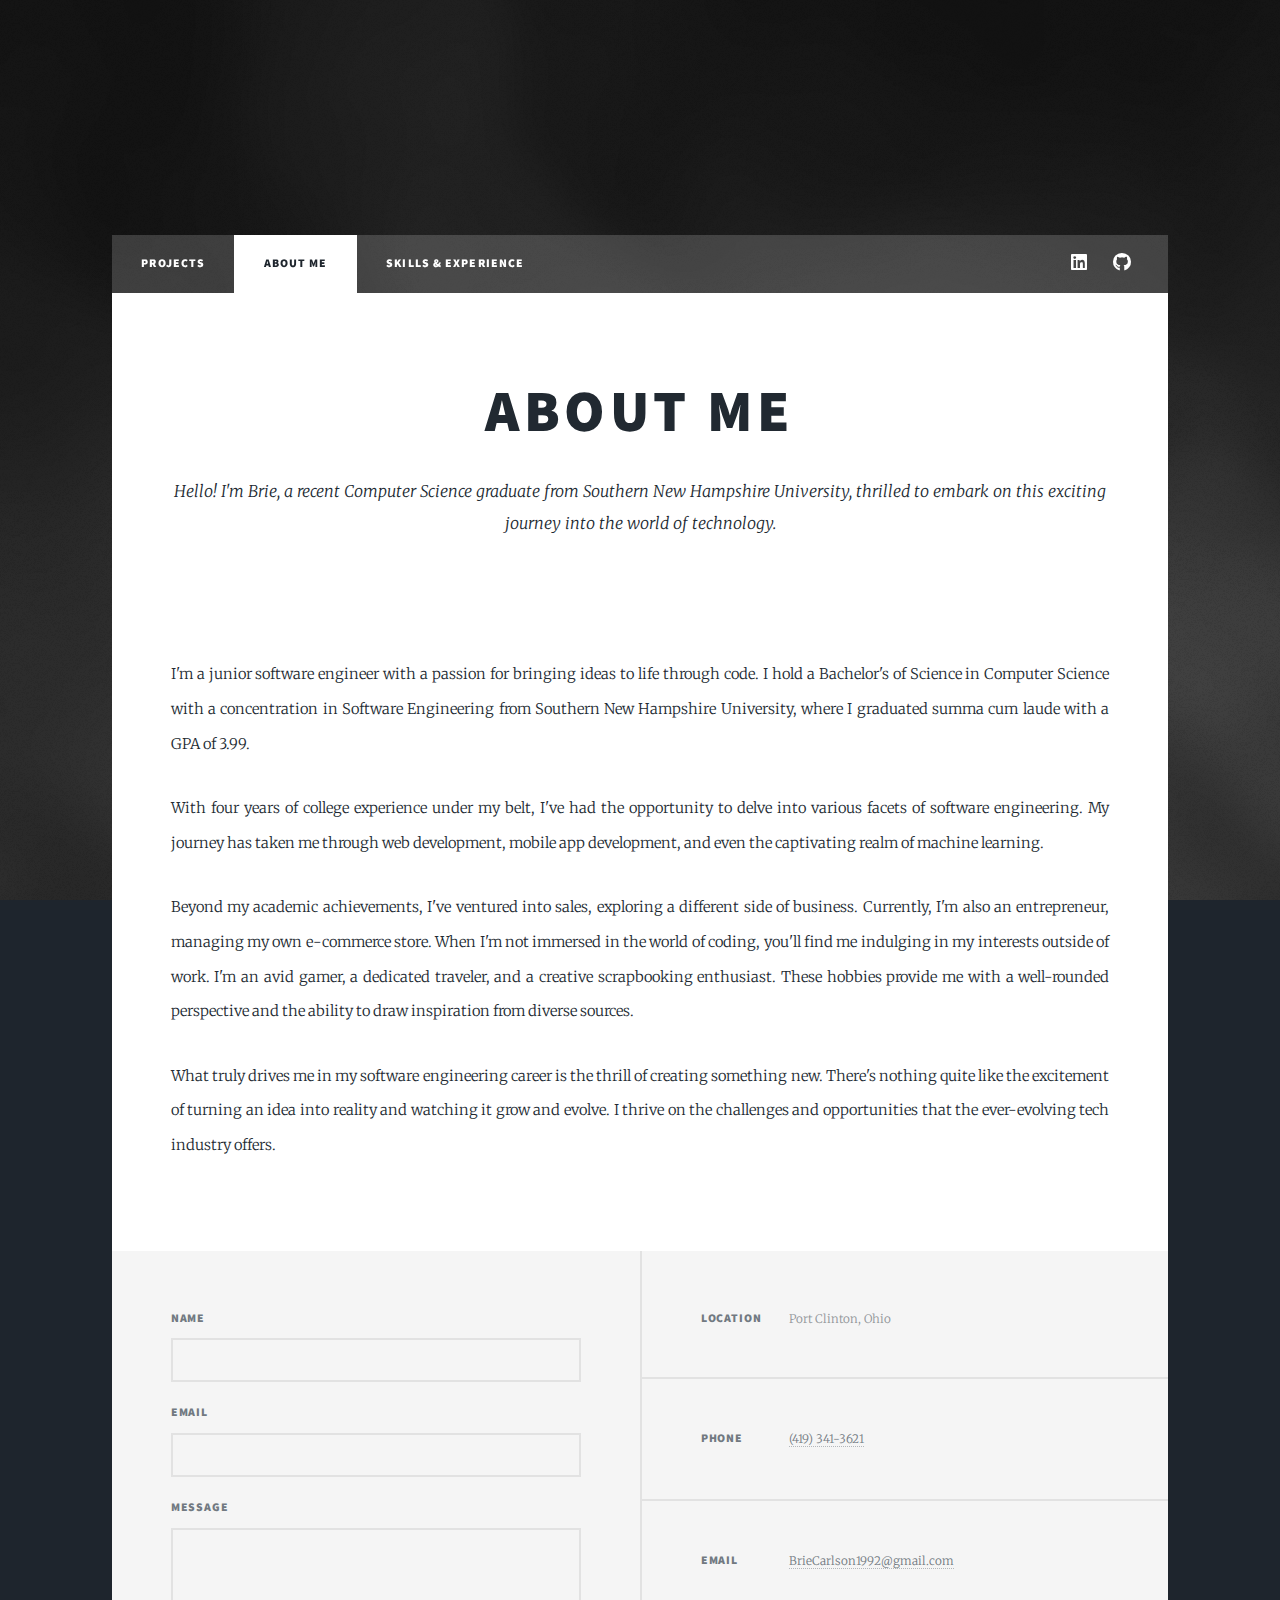
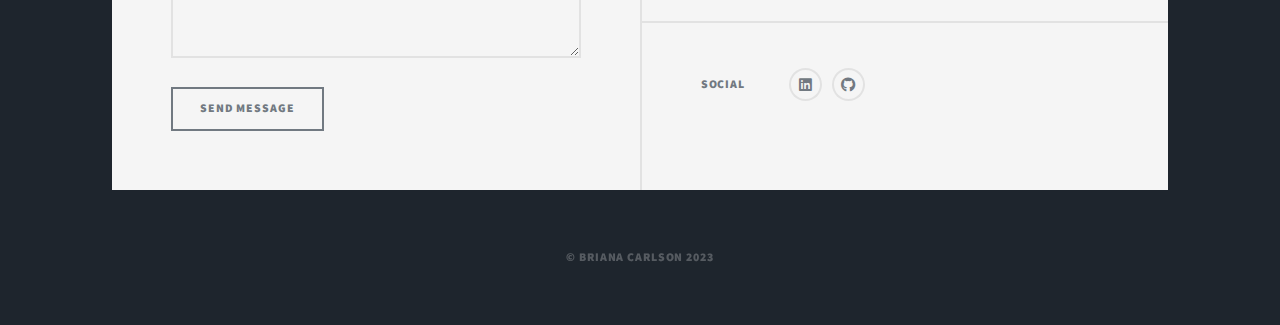
==== aboutme.html @ a31d8521 "Add files via upload" ====
<!DOCTYPE HTML>
<!--
	Massively by HTML5 UP
	html5up.net | @ajlkn
	Free for personal and commercial use under the CCA 3.0 license (html5up.net/license)
-->
<html>
	<head>
		<title>Brie Carlson | About Me</title>
		<meta charset="utf-8" />
		<meta name="viewport" content="width=device-width, initial-scale=1, user-scalable=no" />
		<link rel="stylesheet" href="assets/css/main.css" />
		<noscript><link rel="stylesheet" href="assets/css/noscript.css" /></noscript>
	</head>
	<body class="is-preload">

		<!-- Wrapper -->
			<div id="wrapper">

				<!-- Header -->
					<header id="header">
						<a href="index.html" class=""></a>
					</header>

				<!-- Nav -->
					<nav id="nav">
						<ul class="links">
							<li><a href="index.html">Projects</a></li>
							<li class="active"><a href="aboutme.html">About Me</a></li>
							<li><a href="skills.html">Skills & Experience</a></li>
						</ul>
						<ul class="icons">
							<li><a href="https://www.linkedin.com/in/briana-carlson-647ba1231/" class="icon brands alt fa-linkedin"><span class="label">LinkedIn</span></a></li>
							<li><a href="https://github.com/BrieCarlson" class="icon brands alt fa-github"><span class="label">GitHub</span></a></li>
						</ul>
					</nav>

				<!-- Main -->
					<div id="main">

						<!-- Post -->
							<section class="post">
								<header class="major">
									<h1>About Me</h1>
									<p>Hello! I'm Brie, a recent Computer Science graduate from Southern New Hampshire University, thrilled to embark on this exciting journey into the world of technology.<br />
									</p>
								</header>
								<div class="image main"><img src="images/pic01.jpg" alt="" /></div>
								<p>I'm a junior software engineer with a passion for bringing ideas to life through code. I hold a Bachelor's of Science in Computer Science with a concentration in Software Engineering from Southern New Hampshire University, where I graduated summa cum laude with a GPA of 3.99.</p>
								<p>With four years of college experience under my belt, I've had the opportunity to delve into various facets of software engineering. My journey has taken me through web development, mobile app development, and even the captivating realm of machine learning.</p>
								<p>Beyond my academic achievements, I've ventured into sales, exploring a different side of business. Currently, I'm also an entrepreneur, managing my own e-commerce store. When I'm not immersed in the world of coding, you'll find me indulging in my interests outside of work. I'm an avid gamer, a dedicated traveler, and a creative scrapbooking enthusiast. These hobbies provide me with a well-rounded perspective and the ability to draw inspiration from diverse sources.</p>
								<p>What truly drives me in my software engineering career is the thrill of creating something new. There's nothing quite like the excitement of turning an idea into reality and watching it grow and evolve. I thrive on the challenges and opportunities that the ever-evolving tech industry offers.</p>
							</section>

					</div>

				<!-- Footer -->
					<footer id="footer">
						<section>
							<form method="post" action="#">
								<div class="fields">
									<div class="field">
										<label for="name">Name</label>
										<input type="text" name="name" id="name" />
									</div>
									<div class="field">
										<label for="email">Email</label>
										<input type="text" name="email" id="email" />
									</div>
									<div class="field">
										<label for="message">Message</label>
										<textarea name="message" id="message" rows="3"></textarea>
									</div>
								</div>
								<ul class="actions">
									<li><input type="submit" value="Send Message" /></li>
								</ul>
							</form>
						</section>
						<section class="split contact">
							<section class="alt">
								<h3>Location</h3>
								<p>Port Clinton, Ohio</p>
							</section>
							<section>
								<h3>Phone</h3>
								<p><a href="#">(419) 341-3621</a></p>
							</section>
							<section>
								<h3>Email</h3>
								<p><a href="#">BrieCarlson1992@gmail.com</a></p>
							</section>
							<section>
								<h3>Social</h3>
								<ul class="icons alt">
									<li><a href="https://www.linkedin.com/in/briana-carlson-647ba1231/" class="icon brands alt fa-linkedin"><span class="label">LinkedIn</span></a></li>
									<li><a href="https://github.com/BrieCarlson" class="icon brands alt fa-github"><span class="label">GitHub</span></a></li>
								</ul>
							</section>
						</section>
					</footer>

				<!-- Copyright -->
					<div id="copyright">
						<ul><li>&copy; Briana Carlson 2023</li></ul>
					</div>

			</div>

		<!-- Scripts -->
			<script src="assets/js/jquery.min.js"></script>
			<script src="assets/js/jquery.scrollex.min.js"></script>
			<script src="assets/js/jquery.scrolly.min.js"></script>
			<script src="assets/js/browser.min.js"></script>
			<script src="assets/js/breakpoints.min.js"></script>
			<script src="assets/js/util.js"></script>
			<script src="assets/js/main.js"></script>

	</body>
</html>
---- assets/css/main.css ----
@import url(fontawesome-all.min.css);
@import url("https://fonts.googleapis.com/css?family=Merriweather:300,700,300italic,700italic|Source+Sans+Pro:900");


html, body, div, span, applet, object,
iframe, h1, h2, h3, h4, h5, h6, p, blockquote,
pre, a, abbr, acronym, address, big, cite,
code, del, dfn, em, img, ins, kbd, q, s, samp,
small, strike, strong, sub, sup, tt, var, b,
u, i, center, dl, dt, dd, ol, ul, li, fieldset,
form, label, legend, table, caption, tbody,
tfoot, thead, tr, th, td, article, aside,
canvas, details, embed, figure, figcaption,
footer, header, hgroup, menu, nav, output, ruby,
section, summary, time, mark, audio, video {
	margin: 0;
	padding: 0;
	border: 0;
	font-size: 100%;
	font: inherit;
	vertical-align: baseline;}

article, aside, details, figcaption, figure,
footer, header, hgroup, menu, nav, section {
	display: block;}

body {
	line-height: 1;
}

ol, ul {
	list-style: none;
}

blockquote, q {
	quotes: none;
}

	blockquote:before, blockquote:after, q:before, q:after {
		content: '';
		content: none;
	}

table {
	border-collapse: collapse;
	border-spacing: 0;
}

body {
	-webkit-text-size-adjust: none;
}

mark {
	background-color: transparent;
	color: inherit;
}

input::-moz-focus-inner {
	border: 0;
	padding: 0;
}

input, select, textarea {
	-moz-appearance: none;
	-webkit-appearance: none;
	-ms-appearance: none;
	appearance: none;
}

/* Basic */

	@-ms-viewport {
		width: device-width;
	}

	body {
		-ms-overflow-style: scrollbar;
	}

	@media screen and (max-width: 480px) {

		html, body {
			min-width: 320px;
		}

	}

	html {
		box-sizing: border-box;
	}

	*, *:before, *:after {
		box-sizing: inherit;
	}

	body {
		background-color: #1e252d;
	}

		body.is-preload *, body.is-preload *:before, body.is-preload *:after {
			-moz-animation: none !important;
			-webkit-animation: none !important;
			-ms-animation: none !important;
			animation: none !important;
			-moz-transition: none !important;
			-webkit-transition: none !important;
			-ms-transition: none !important;
			transition: none !important;
		}

/* Type */

	html {
		font-size: 16pt;
	}

		@media screen and (max-width: 1680px) {

			html {
				font-size: 12pt;
			}

		}

		@media screen and (max-width: 1280px) {

			html {
				font-size: 11pt;
			}

		}

		@media screen and (max-width: 360px) {

			html {
				font-size: 10pt;
			}

		}

	body {
		color: #212931;
	}

	body, input, select, textarea {
		font-family: "Merriweather", Georgia, serif;
		font-weight: 300;
		font-size: 1rem;
		line-height: 2.375;
	}

	a {
		-moz-transition: color 0.2s ease-in-out, background-color 0.2s ease-in-out, border-color 0.2s ease-in-out, box-shadow 0.2s ease-in-out;
		-webkit-transition: color 0.2s ease-in-out, background-color 0.2s ease-in-out, border-color 0.2s ease-in-out, box-shadow 0.2s ease-in-out;
		-ms-transition: color 0.2s ease-in-out, background-color 0.2s ease-in-out, border-color 0.2s ease-in-out, box-shadow 0.2s ease-in-out;
		transition: color 0.2s ease-in-out, background-color 0.2s ease-in-out, border-color 0.2s ease-in-out, box-shadow 0.2s ease-in-out;
		border-bottom: dotted 1px;
		text-decoration: none;
	}

		a:hover {
			border-bottom-color: transparent;
		}

	strong, b {
		font-weight: 600;
	}

	em, i {
		font-style: italic;
	}

	p {
		text-align: justify;
		margin: 0 0 2rem 0;
	}

	h1, h2, h3, h4, h5, h6 {
		font-family: "Source Sans Pro", Helvetica, sans-serif;
		font-weight: 900;
		line-height: 1.5;
		letter-spacing: 0.075em;
		text-transform: uppercase;
		margin: 0 0 1rem 0;
	}

		h1 a, h2 a, h3 a, h4 a, h5 a, h6 a {
			border-bottom: 0;
			color: inherit;
			text-decoration: none;
		}

	h1 {
		font-size: 4rem;
		line-height: 1.1;
		margin: 0 0 2rem 0;
	}

	h2 {
		font-size: 1.75rem;
		line-height: 1.3;
		margin: 0 0 1.5rem 0;
	}

	h3 {
		font-size: 1.25rem;
		margin: 0 0 1.5rem 0;
	}

	h4 {
		font-size: 1rem;
	}

	h5 {
		font-size: 0.9rem;
	}

	h6 {
		font-size: 0.8rem;
	}

	sub {
		font-size: 0.8rem;
		position: relative;
		top: 0.5rem;
	}

	sup {
		font-size: 0.8rem;
		position: relative;
		top: -0.5rem;
	}

	blockquote {
		border-left: solid 4px;
		font-style: italic;
		margin: 0 0 2rem 0;
		padding: 0.5rem 0 0.5rem 2rem;
	}

	code {
		border: solid 2px;
		font-family: "Courier New", monospace;
		font-size: 0.9rem;
		margin: 0 0.25rem;
		padding: 0.25rem 0.65rem;
	}

	pre {
		-webkit-overflow-scrolling: touch;
		font-family: "Courier New", monospace;
		font-size: 0.9rem;
		margin: 0 0 2rem 0;
	}

		pre code {
			display: block;
			line-height: 1.75;
			padding: 1rem 1.5rem;
			overflow-x: auto;
		}

	hr {
		border: 0;
		border-bottom: solid 2px;
		margin: 3rem 0;
	}

		hr.major {
			margin: 5rem 0;
		}

	.align-left {
		text-align: left;
	}

	.align-center {
		text-align: center;
	}

	.align-right {
		text-align: right;
	}

	input, select, textarea {
		color: #212931;
	}

	a {
		color: #212931;
		border-bottom-color: rgba(33, 41, 49, 0.5);
	}

		a:hover {
			border-bottom-color: transparent;
			color: #18bfef !important;
		}

	strong, b {
		color: #212931;
	}

	h1, h2, h3, h4, h5, h6 {
		color: #212931;
	}

	blockquote {
		border-left-color: #eeeeee;
	}

	code {
		background: rgba(220, 220, 220, 0.25);
		border-color: #eeeeee;
	}

	hr {
		border-bottom-color: #eeeeee;
	}

/* Row */

	.row {
		display: flex;
		flex-wrap: wrap;
		box-sizing: border-box;
		align-items: stretch;
	}

		.row > * {
			box-sizing: border-box;
		}

		.row.gtr-uniform > * > :last-child {
			margin-bottom: 0;
		}

		.row.aln-left {
			justify-content: flex-start;
		}

		.row.aln-center {
			justify-content: center;
		}

		.row.aln-right {
			justify-content: flex-end;
		}

		.row.aln-top {
			align-items: flex-start;
		}

		.row.aln-middle {
			align-items: center;
		}

		.row.aln-bottom {
			align-items: flex-end;
		}

		.row > .imp {
			order: -1;
		}

		.row > .col-1 {
			width: 8.33333%;
		}

		.row > .off-1 {
			margin-left: 8.33333%;
		}

		.row > .col-2 {
			width: 16.66667%;
		}

		.row > .off-2 {
			margin-left: 16.66667%;
		}

		.row > .col-3 {
			width: 25%;
		}

		.row > .off-3 {
			margin-left: 25%;
		}

		.row > .col-4 {
			width: 33.33333%;
		}

		.row > .off-4 {
			margin-left: 33.33333%;
		}

		.row > .col-5 {
			width: 41.66667%;
		}

		.row > .off-5 {
			margin-left: 41.66667%;
		}

		.row > .col-6 {
			width: 50%;
		}

		.row > .off-6 {
			margin-left: 50%;
		}

		.row > .col-7 {
			width: 58.33333%;
		}

		.row > .off-7 {
			margin-left: 58.33333%;
		}

		.row > .col-8 {
			width: 66.66667%;
		}

		.row > .off-8 {
			margin-left: 66.66667%;
		}

		.row > .col-9 {
			width: 75%;
		}

		.row > .off-9 {
			margin-left: 75%;
		}

		.row > .col-10 {
			width: 83.33333%;
		}

		.row > .off-10 {
			margin-left: 83.33333%;
		}

		.row > .col-11 {
			width: 91.66667%;
		}

		.row > .off-11 {
			margin-left: 91.66667%;
		}

		.row > .col-12 {
			width: 100%;
		}

		.row > .off-12 {
			margin-left: 100%;
		}

		.row.gtr-0 {
			margin-top: 0;
			margin-left: 0rem;
		}

			.row.gtr-0 > * {
				padding: 0 0 0 0rem;
			}

			.row.gtr-0.gtr-uniform {
				margin-top: 0rem;
			}

				.row.gtr-0.gtr-uniform > * {
					padding-top: 0rem;
				}

		.row.gtr-25 {
			margin-top: 0;
			margin-left: -0.375rem;
		}

			.row.gtr-25 > * {
				padding: 0 0 0 0.375rem;
			}

			.row.gtr-25.gtr-uniform {
				margin-top: -0.375rem;
			}

				.row.gtr-25.gtr-uniform > * {
					padding-top: 0.375rem;
				}

		.row.gtr-50 {
			margin-top: 0;
			margin-left: -0.75rem;
		}

			.row.gtr-50 > * {
				padding: 0 0 0 0.75rem;
			}

			.row.gtr-50.gtr-uniform {
				margin-top: -0.75rem;
			}

				.row.gtr-50.gtr-uniform > * {
					padding-top: 0.75rem;
				}

		.row {
			margin-top: 0;
			margin-left: -1.5rem;
		}

			.row > * {
				padding: 0 0 0 1.5rem;
			}

			.row.gtr-uniform {
				margin-top: -1.5rem;
			}

				.row.gtr-uniform > * {
					padding-top: 1.5rem;
				}

		.row.gtr-150 {
			margin-top: 0;
			margin-left: -2.25rem;
		}

			.row.gtr-150 > * {
				padding: 0 0 0 2.25rem;
			}

			.row.gtr-150.gtr-uniform {
				margin-top: -2.25rem;
			}

				.row.gtr-150.gtr-uniform > * {
					padding-top: 2.25rem;
				}

		.row.gtr-200 {
			margin-top: 0;
			margin-left: -3rem;
		}

			.row.gtr-200 > * {
				padding: 0 0 0 3rem;
			}

			.row.gtr-200.gtr-uniform {
				margin-top: -3rem;
			}

				.row.gtr-200.gtr-uniform > * {
					padding-top: 3rem;
				}

		@media screen and (max-width: 1680px) {

			.row {
				display: flex;
				flex-wrap: wrap;
				box-sizing: border-box;
				align-items: stretch;
			}

				.row > * {
					box-sizing: border-box;
				}

				.row.gtr-uniform > * > :last-child {
					margin-bottom: 0;
				}

				.row.aln-left {
					justify-content: flex-start;
				}

				.row.aln-center {
					justify-content: center;
				}

				.row.aln-right {
					justify-content: flex-end;
				}

				.row.aln-top {
					align-items: flex-start;
				}

				.row.aln-middle {
					align-items: center;
				}

				.row.aln-bottom {
					align-items: flex-end;
				}

				.row > .imp-xlarge {
					order: -1;
				}

				.row > .col-1-xlarge {
					width: 8.33333%;
				}

				.row > .off-1-xlarge {
					margin-left: 8.33333%;
				}

				.row > .col-2-xlarge {
					width: 16.66667%;
				}

				.row > .off-2-xlarge {
					margin-left: 16.66667%;
				}

				.row > .col-3-xlarge {
					width: 25%;
				}

				.row > .off-3-xlarge {
					margin-left: 25%;
				}

				.row > .col-4-xlarge {
					width: 33.33333%;
				}

				.row > .off-4-xlarge {
					margin-left: 33.33333%;
				}

				.row > .col-5-xlarge {
					width: 41.66667%;
				}

				.row > .off-5-xlarge {
					margin-left: 41.66667%;
				}

				.row > .col-6-xlarge {
					width: 50%;
				}

				.row > .off-6-xlarge {
					margin-left: 50%;
				}

				.row > .col-7-xlarge {
					width: 58.33333%;
				}

				.row > .off-7-xlarge {
					margin-left: 58.33333%;
				}

				.row > .col-8-xlarge {
					width: 66.66667%;
				}

				.row > .off-8-xlarge {
					margin-left: 66.66667%;
				}

				.row > .col-9-xlarge {
					width: 75%;
				}

				.row > .off-9-xlarge {
					margin-left: 75%;
				}

				.row > .col-10-xlarge {
					width: 83.33333%;
				}

				.row > .off-10-xlarge {
					margin-left: 83.33333%;
				}

				.row > .col-11-xlarge {
					width: 91.66667%;
				}

				.row > .off-11-xlarge {
					margin-left: 91.66667%;
				}

				.row > .col-12-xlarge {
					width: 100%;
				}

				.row > .off-12-xlarge {
					margin-left: 100%;
				}

				.row.gtr-0 {
					margin-top: 0;
					margin-left: 0rem;
				}

					.row.gtr-0 > * {
						padding: 0 0 0 0rem;
					}

					.row.gtr-0.gtr-uniform {
						margin-top: 0rem;
					}

						.row.gtr-0.gtr-uniform > * {
							padding-top: 0rem;
						}

				.row.gtr-25 {
					margin-top: 0;
					margin-left: -0.375rem;
				}

					.row.gtr-25 > * {
						padding: 0 0 0 0.375rem;
					}

					.row.gtr-25.gtr-uniform {
						margin-top: -0.375rem;
					}

						.row.gtr-25.gtr-uniform > * {
							padding-top: 0.375rem;
						}

				.row.gtr-50 {
					margin-top: 0;
					margin-left: -0.75rem;
				}

					.row.gtr-50 > * {
						padding: 0 0 0 0.75rem;
					}

					.row.gtr-50.gtr-uniform {
						margin-top: -0.75rem;
					}

						.row.gtr-50.gtr-uniform > * {
							padding-top: 0.75rem;
						}

				.row {
					margin-top: 0;
					margin-left: -1.5rem;
				}

					.row > * {
						padding: 0 0 0 1.5rem;
					}

					.row.gtr-uniform {
						margin-top: -1.5rem;
					}

						.row.gtr-uniform > * {
							padding-top: 1.5rem;
						}

				.row.gtr-150 {
					margin-top: 0;
					margin-left: -2.25rem;
				}

					.row.gtr-150 > * {
						padding: 0 0 0 2.25rem;
					}

					.row.gtr-150.gtr-uniform {
						margin-top: -2.25rem;
					}

						.row.gtr-150.gtr-uniform > * {
							padding-top: 2.25rem;
						}

				.row.gtr-200 {
					margin-top: 0;
					margin-left: -3rem;
				}

					.row.gtr-200 > * {
						padding: 0 0 0 3rem;
					}

					.row.gtr-200.gtr-uniform {
						margin-top: -3rem;
					}

						.row.gtr-200.gtr-uniform > * {
							padding-top: 3rem;
						}

		}

		@media screen and (max-width: 1280px) {

			.row {
				display: flex;
				flex-wrap: wrap;
				box-sizing: border-box;
				align-items: stretch;
			}

				.row > * {
					box-sizing: border-box;
				}

				.row.gtr-uniform > * > :last-child {
					margin-bottom: 0;
				}

				.row.aln-left {
					justify-content: flex-start;
				}

				.row.aln-center {
					justify-content: center;
				}

				.row.aln-right {
					justify-content: flex-end;
				}

				.row.aln-top {
					align-items: flex-start;
				}

				.row.aln-middle {
					align-items: center;
				}

				.row.aln-bottom {
					align-items: flex-end;
				}

				.row > .imp-large {
					order: -1;
				}

				.row > .col-1-large {
					width: 8.33333%;
				}

				.row > .off-1-large {
					margin-left: 8.33333%;
				}

				.row > .col-2-large {
					width: 16.66667%;
				}

				.row > .off-2-large {
					margin-left: 16.66667%;
				}

				.row > .col-3-large {
					width: 25%;
				}

				.row > .off-3-large {
					margin-left: 25%;
				}

				.row > .col-4-large {
					width: 33.33333%;
				}

				.row > .off-4-large {
					margin-left: 33.33333%;
				}

				.row > .col-5-large {
					width: 41.66667%;
				}

				.row > .off-5-large {
					margin-left: 41.66667%;
				}

				.row > .col-6-large {
					width: 50%;
				}

				.row > .off-6-large {
					margin-left: 50%;
				}

				.row > .col-7-large {
					width: 58.33333%;
				}

				.row > .off-7-large {
					margin-left: 58.33333%;
				}

				.row > .col-8-large {
					width: 66.66667%;
				}

				.row > .off-8-large {
					margin-left: 66.66667%;
				}

				.row > .col-9-large {
					width: 75%;
				}

				.row > .off-9-large {
					margin-left: 75%;
				}

				.row > .col-10-large {
					width: 83.33333%;
				}

				.row > .off-10-large {
					margin-left: 83.33333%;
				}

				.row > .col-11-large {
					width: 91.66667%;
				}

				.row > .off-11-large {
					margin-left: 91.66667%;
				}

				.row > .col-12-large {
					width: 100%;
				}

				.row > .off-12-large {
					margin-left: 100%;
				}

				.row.gtr-0 {
					margin-top: 0;
					margin-left: 0rem;
				}

					.row.gtr-0 > * {
						padding: 0 0 0 0rem;
					}

					.row.gtr-0.gtr-uniform {
						margin-top: 0rem;
					}

						.row.gtr-0.gtr-uniform > * {
							padding-top: 0rem;
						}

				.row.gtr-25 {
					margin-top: 0;
					margin-left: -0.375rem;
				}

					.row.gtr-25 > * {
						padding: 0 0 0 0.375rem;
					}

					.row.gtr-25.gtr-uniform {
						margin-top: -0.375rem;
					}

						.row.gtr-25.gtr-uniform > * {
							padding-top: 0.375rem;
						}

				.row.gtr-50 {
					margin-top: 0;
					margin-left: -0.75rem;
				}

					.row.gtr-50 > * {
						padding: 0 0 0 0.75rem;
					}

					.row.gtr-50.gtr-uniform {
						margin-top: -0.75rem;
					}

						.row.gtr-50.gtr-uniform > * {
							padding-top: 0.75rem;
						}

				.row {
					margin-top: 0;
					margin-left: -1.5rem;
				}

					.row > * {
						padding: 0 0 0 1.5rem;
					}

					.row.gtr-uniform {
						margin-top: -1.5rem;
					}

						.row.gtr-uniform > * {
							padding-top: 1.5rem;
						}

				.row.gtr-150 {
					margin-top: 0;
					margin-left: -2.25rem;
				}

					.row.gtr-150 > * {
						padding: 0 0 0 2.25rem;
					}

					.row.gtr-150.gtr-uniform {
						margin-top: -2.25rem;
					}

						.row.gtr-150.gtr-uniform > * {
							padding-top: 2.25rem;
						}

				.row.gtr-200 {
					margin-top: 0;
					margin-left: -3rem;
				}

					.row.gtr-200 > * {
						padding: 0 0 0 3rem;
					}

					.row.gtr-200.gtr-uniform {
						margin-top: -3rem;
					}

						.row.gtr-200.gtr-uniform > * {
							padding-top: 3rem;
						}

		}

		@media screen and (max-width: 980px) {

			.row {
				display: flex;
				flex-wrap: wrap;
				box-sizing: border-box;
				align-items: stretch;
			}

				.row > * {
					box-sizing: border-box;
				}

				.row.gtr-uniform > * > :last-child {
					margin-bottom: 0;
				}

				.row.aln-left {
					justify-content: flex-start;
				}

				.row.aln-center {
					justify-content: center;
				}

				.row.aln-right {
					justify-content: flex-end;
				}

				.row.aln-top {
					align-items: flex-start;
				}

				.row.aln-middle {
					align-items: center;
				}

				.row.aln-bottom {
					align-items: flex-end;
				}

				.row > .imp-medium {
					order: -1;
				}

				.row > .col-1-medium {
					width: 8.33333%;
				}

				.row > .off-1-medium {
					margin-left: 8.33333%;
				}

				.row > .col-2-medium {
					width: 16.66667%;
				}

				.row > .off-2-medium {
					margin-left: 16.66667%;
				}

				.row > .col-3-medium {
					width: 25%;
				}

				.row > .off-3-medium {
					margin-left: 25%;
				}

				.row > .col-4-medium {
					width: 33.33333%;
				}

				.row > .off-4-medium {
					margin-left: 33.33333%;
				}

				.row > .col-5-medium {
					width: 41.66667%;
				}

				.row > .off-5-medium {
					margin-left: 41.66667%;
				}

				.row > .col-6-medium {
					width: 50%;
				}

				.row > .off-6-medium {
					margin-left: 50%;
				}

				.row > .col-7-medium {
					width: 58.33333%;
				}

				.row > .off-7-medium {
					margin-left: 58.33333%;
				}

				.row > .col-8-medium {
					width: 66.66667%;
				}

				.row > .off-8-medium {
					margin-left: 66.66667%;
				}

				.row > .col-9-medium {
					width: 75%;
				}

				.row > .off-9-medium {
					margin-left: 75%;
				}

				.row > .col-10-medium {
					width: 83.33333%;
				}

				.row > .off-10-medium {
					margin-left: 83.33333%;
				}

				.row > .col-11-medium {
					width: 91.66667%;
				}

				.row > .off-11-medium {
					margin-left: 91.66667%;
				}

				.row > .col-12-medium {
					width: 100%;
				}

				.row > .off-12-medium {
					margin-left: 100%;
				}

				.row.gtr-0 {
					margin-top: 0;
					margin-left: 0rem;
				}

					.row.gtr-0 > * {
						padding: 0 0 0 0rem;
					}

					.row.gtr-0.gtr-uniform {
						margin-top: 0rem;
					}

						.row.gtr-0.gtr-uniform > * {
							padding-top: 0rem;
						}

				.row.gtr-25 {
					margin-top: 0;
					margin-left: -0.375rem;
				}

					.row.gtr-25 > * {
						padding: 0 0 0 0.375rem;
					}

					.row.gtr-25.gtr-uniform {
						margin-top: -0.375rem;
					}

						.row.gtr-25.gtr-uniform > * {
							padding-top: 0.375rem;
						}

				.row.gtr-50 {
					margin-top: 0;
					margin-left: -0.75rem;
				}

					.row.gtr-50 > * {
						padding: 0 0 0 0.75rem;
					}

					.row.gtr-50.gtr-uniform {
						margin-top: -0.75rem;
					}

						.row.gtr-50.gtr-uniform > * {
							padding-top: 0.75rem;
						}

				.row {
					margin-top: 0;
					margin-left: -1.5rem;
				}

					.row > * {
						padding: 0 0 0 1.5rem;
					}

					.row.gtr-uniform {
						margin-top: -1.5rem;
					}

						.row.gtr-uniform > * {
							padding-top: 1.5rem;
						}

				.row.gtr-150 {
					margin-top: 0;
					margin-left: -2.25rem;
				}

					.row.gtr-150 > * {
						padding: 0 0 0 2.25rem;
					}

					.row.gtr-150.gtr-uniform {
						margin-top: -2.25rem;
					}

						.row.gtr-150.gtr-uniform > * {
							padding-top: 2.25rem;
						}

				.row.gtr-200 {
					margin-top: 0;
					margin-left: -3rem;
				}

					.row.gtr-200 > * {
						padding: 0 0 0 3rem;
					}

					.row.gtr-200.gtr-uniform {
						margin-top: -3rem;
					}

						.row.gtr-200.gtr-uniform > * {
							padding-top: 3rem;
						}

		}

		@media screen and (max-width: 736px) {

			.row {
				display: flex;
				flex-wrap: wrap;
				box-sizing: border-box;
				align-items: stretch;
			}

				.row > * {
					box-sizing: border-box;
				}

				.row.gtr-uniform > * > :last-child {
					margin-bottom: 0;
				}

				.row.aln-left {
					justify-content: flex-start;
				}

				.row.aln-center {
					justify-content: center;
				}

				.row.aln-right {
					justify-content: flex-end;
				}

				.row.aln-top {
					align-items: flex-start;
				}

				.row.aln-middle {
					align-items: center;
				}

				.row.aln-bottom {
					align-items: flex-end;
				}

				.row > .imp-small {
					order: -1;
				}

				.row > .col-1-small {
					width: 8.33333%;
				}

				.row > .off-1-small {
					margin-left: 8.33333%;
				}

				.row > .col-2-small {
					width: 16.66667%;
				}

				.row > .off-2-small {
					margin-left: 16.66667%;
				}

				.row > .col-3-small {
					width: 25%;
				}

				.row > .off-3-small {
					margin-left: 25%;
				}

				.row > .col-4-small {
					width: 33.33333%;
				}

				.row > .off-4-small {
					margin-left: 33.33333%;
				}

				.row > .col-5-small {
					width: 41.66667%;
				}

				.row > .off-5-small {
					margin-left: 41.66667%;
				}

				.row > .col-6-small {
					width: 50%;
				}

				.row > .off-6-small {
					margin-left: 50%;
				}

				.row > .col-7-small {
					width: 58.33333%;
				}

				.row > .off-7-small {
					margin-left: 58.33333%;
				}

				.row > .col-8-small {
					width: 66.66667%;
				}

				.row > .off-8-small {
					margin-left: 66.66667%;
				}

				.row > .col-9-small {
					width: 75%;
				}

				.row > .off-9-small {
					margin-left: 75%;
				}

				.row > .col-10-small {
					width: 83.33333%;
				}

				.row > .off-10-small {
					margin-left: 83.33333%;
				}

				.row > .col-11-small {
					width: 91.66667%;
				}

				.row > .off-11-small {
					margin-left: 91.66667%;
				}

				.row > .col-12-small {
					width: 100%;
				}

				.row > .off-12-small {
					margin-left: 100%;
				}

				.row.gtr-0 {
					margin-top: 0;
					margin-left: 0rem;
				}

					.row.gtr-0 > * {
						padding: 0 0 0 0rem;
					}

					.row.gtr-0.gtr-uniform {
						margin-top: 0rem;
					}

						.row.gtr-0.gtr-uniform > * {
							padding-top: 0rem;
						}

				.row.gtr-25 {
					margin-top: 0;
					margin-left: -0.375rem;
				}

					.row.gtr-25 > * {
						padding: 0 0 0 0.375rem;
					}

					.row.gtr-25.gtr-uniform {
						margin-top: -0.375rem;
					}

						.row.gtr-25.gtr-uniform > * {
							padding-top: 0.375rem;
						}

				.row.gtr-50 {
					margin-top: 0;
					margin-left: -0.75rem;
				}

					.row.gtr-50 > * {
						padding: 0 0 0 0.75rem;
					}

					.row.gtr-50.gtr-uniform {
						margin-top: -0.75rem;
					}

						.row.gtr-50.gtr-uniform > * {
							padding-top: 0.75rem;
						}

				.row {
					margin-top: 0;
					margin-left: -1.5rem;
				}

					.row > * {
						padding: 0 0 0 1.5rem;
					}

					.row.gtr-uniform {
						margin-top: -1.5rem;
					}

						.row.gtr-uniform > * {
							padding-top: 1.5rem;
						}

				.row.gtr-150 {
					margin-top: 0;
					margin-left: -2.25rem;
				}

					.row.gtr-150 > * {
						padding: 0 0 0 2.25rem;
					}

					.row.gtr-150.gtr-uniform {
						margin-top: -2.25rem;
					}

						.row.gtr-150.gtr-uniform > * {
							padding-top: 2.25rem;
						}

				.row.gtr-200 {
					margin-top: 0;
					margin-left: -3rem;
				}

					.row.gtr-200 > * {
						padding: 0 0 0 3rem;
					}

					.row.gtr-200.gtr-uniform {
						margin-top: -3rem;
					}

						.row.gtr-200.gtr-uniform > * {
							padding-top: 3rem;
						}

		}

		@media screen and (max-width: 480px) {

			.row {
				display: flex;
				flex-wrap: wrap;
				box-sizing: border-box;
				align-items: stretch;
			}

				.row > * {
					box-sizing: border-box;
				}

				.row.gtr-uniform > * > :last-child {
					margin-bottom: 0;
				}

				.row.aln-left {
					justify-content: flex-start;
				}

				.row.aln-center {
					justify-content: center;
				}

				.row.aln-right {
					justify-content: flex-end;
				}

				.row.aln-top {
					align-items: flex-start;
				}

				.row.aln-middle {
					align-items: center;
				}

				.row.aln-bottom {
					align-items: flex-end;
				}

				.row > .imp-xsmall {
					order: -1;
				}

				.row > .col-1-xsmall {
					width: 8.33333%;
				}

				.row > .off-1-xsmall {
					margin-left: 8.33333%;
				}

				.row > .col-2-xsmall {
					width: 16.66667%;
				}

				.row > .off-2-xsmall {
					margin-left: 16.66667%;
				}

				.row > .col-3-xsmall {
					width: 25%;
				}

				.row > .off-3-xsmall {
					margin-left: 25%;
				}

				.row > .col-4-xsmall {
					width: 33.33333%;
				}

				.row > .off-4-xsmall {
					margin-left: 33.33333%;
				}

				.row > .col-5-xsmall {
					width: 41.66667%;
				}

				.row > .off-5-xsmall {
					margin-left: 41.66667%;
				}

				.row > .col-6-xsmall {
					width: 50%;
				}

				.row > .off-6-xsmall {
					margin-left: 50%;
				}

				.row > .col-7-xsmall {
					width: 58.33333%;
				}

				.row > .off-7-xsmall {
					margin-left: 58.33333%;
				}

				.row > .col-8-xsmall {
					width: 66.66667%;
				}

				.row > .off-8-xsmall {
					margin-left: 66.66667%;
				}

				.row > .col-9-xsmall {
					width: 75%;
				}

				.row > .off-9-xsmall {
					margin-left: 75%;
				}

				.row > .col-10-xsmall {
					width: 83.33333%;
				}

				.row > .off-10-xsmall {
					margin-left: 83.33333%;
				}

				.row > .col-11-xsmall {
					width: 91.66667%;
				}

				.row > .off-11-xsmall {
					margin-left: 91.66667%;
				}

				.row > .col-12-xsmall {
					width: 100%;
				}

				.row > .off-12-xsmall {
					margin-left: 100%;
				}

				.row.gtr-0 {
					margin-top: 0;
					margin-left: 0rem;
				}

					.row.gtr-0 > * {
						padding: 0 0 0 0rem;
					}

					.row.gtr-0.gtr-uniform {
						margin-top: 0rem;
					}

						.row.gtr-0.gtr-uniform > * {
							padding-top: 0rem;
						}

				.row.gtr-25 {
					margin-top: 0;
					margin-left: -0.375rem;
				}

					.row.gtr-25 > * {
						padding: 0 0 0 0.375rem;
					}

					.row.gtr-25.gtr-uniform {
						margin-top: -0.375rem;
					}

						.row.gtr-25.gtr-uniform > * {
							padding-top: 0.375rem;
						}

				.row.gtr-50 {
					margin-top: 0;
					margin-left: -0.75rem;
				}

					.row.gtr-50 > * {
						padding: 0 0 0 0.75rem;
					}

					.row.gtr-50.gtr-uniform {
						margin-top: -0.75rem;
					}

						.row.gtr-50.gtr-uniform > * {
							padding-top: 0.75rem;
						}

				.row {
					margin-top: 0;
					margin-left: -1.5rem;
				}

					.row > * {
						padding: 0 0 0 1.5rem;
					}

					.row.gtr-uniform {
						margin-top: -1.5rem;
					}

						.row.gtr-uniform > * {
							padding-top: 1.5rem;
						}

				.row.gtr-150 {
					margin-top: 0;
					margin-left: -2.25rem;
				}

					.row.gtr-150 > * {
						padding: 0 0 0 2.25rem;
					}

					.row.gtr-150.gtr-uniform {
						margin-top: -2.25rem;
					}

						.row.gtr-150.gtr-uniform > * {
							padding-top: 2.25rem;
						}

				.row.gtr-200 {
					margin-top: 0;
					margin-left: -3rem;
				}

					.row.gtr-200 > * {
						padding: 0 0 0 3rem;
					}

					.row.gtr-200.gtr-uniform {
						margin-top: -3rem;
					}

						.row.gtr-200.gtr-uniform > * {
							padding-top: 3rem;
						}

		}

		@media screen and (max-width: 360px) {

			.row {
				display: flex;
				flex-wrap: wrap;
				box-sizing: border-box;
				align-items: stretch;
			}

				.row > * {
					box-sizing: border-box;
				}

				.row.gtr-uniform > * > :last-child {
					margin-bottom: 0;
				}

				.row.aln-left {
					justify-content: flex-start;
				}

				.row.aln-center {
					justify-content: center;
				}

				.row.aln-right {
					justify-content: flex-end;
				}

				.row.aln-top {
					align-items: flex-start;
				}

				.row.aln-middle {
					align-items: center;
				}

				.row.aln-bottom {
					align-items: flex-end;
				}

				.row > .imp-xxsmall {
					order: -1;
				}

				.row > .col-1-xxsmall {
					width: 8.33333%;
				}

				.row > .off-1-xxsmall {
					margin-left: 8.33333%;
				}

				.row > .col-2-xxsmall {
					width: 16.66667%;
				}

				.row > .off-2-xxsmall {
					margin-left: 16.66667%;
				}

				.row > .col-3-xxsmall {
					width: 25%;
				}

				.row > .off-3-xxsmall {
					margin-left: 25%;
				}

				.row > .col-4-xxsmall {
					width: 33.33333%;
				}

				.row > .off-4-xxsmall {
					margin-left: 33.33333%;
				}

				.row > .col-5-xxsmall {
					width: 41.66667%;
				}

				.row > .off-5-xxsmall {
					margin-left: 41.66667%;
				}

				.row > .col-6-xxsmall {
					width: 50%;
				}

				.row > .off-6-xxsmall {
					margin-left: 50%;
				}

				.row > .col-7-xxsmall {
					width: 58.33333%;
				}

				.row > .off-7-xxsmall {
					margin-left: 58.33333%;
				}

				.row > .col-8-xxsmall {
					width: 66.66667%;
				}

				.row > .off-8-xxsmall {
					margin-left: 66.66667%;
				}

				.row > .col-9-xxsmall {
					width: 75%;
				}

				.row > .off-9-xxsmall {
					margin-left: 75%;
				}

				.row > .col-10-xxsmall {
					width: 83.33333%;
				}

				.row > .off-10-xxsmall {
					margin-left: 83.33333%;
				}

				.row > .col-11-xxsmall {
					width: 91.66667%;
				}

				.row > .off-11-xxsmall {
					margin-left: 91.66667%;
				}

				.row > .col-12-xxsmall {
					width: 100%;
				}

				.row > .off-12-xxsmall {
					margin-left: 100%;
				}

				.row.gtr-0 {
					margin-top: 0;
					margin-left: 0rem;
				}

					.row.gtr-0 > * {
						padding: 0 0 0 0rem;
					}

					.row.gtr-0.gtr-uniform {
						margin-top: 0rem;
					}

						.row.gtr-0.gtr-uniform > * {
							padding-top: 0rem;
						}

				.row.gtr-25 {
					margin-top: 0;
					margin-left: -0.375rem;
				}

					.row.gtr-25 > * {
						padding: 0 0 0 0.375rem;
					}

					.row.gtr-25.gtr-uniform {
						margin-top: -0.375rem;
					}

						.row.gtr-25.gtr-uniform > * {
							padding-top: 0.375rem;
						}

				.row.gtr-50 {
					margin-top: 0;
					margin-left: -0.75rem;
				}

					.row.gtr-50 > * {
						padding: 0 0 0 0.75rem;
					}

					.row.gtr-50.gtr-uniform {
						margin-top: -0.75rem;
					}

						.row.gtr-50.gtr-uniform > * {
							padding-top: 0.75rem;
						}

				.row {
					margin-top: 0;
					margin-left: -1.5rem;
				}

					.row > * {
						padding: 0 0 0 1.5rem;
					}

					.row.gtr-uniform {
						margin-top: -1.5rem;
					}

						.row.gtr-uniform > * {
							padding-top: 1.5rem;
						}

				.row.gtr-150 {
					margin-top: 0;
					margin-left: -2.25rem;
				}

					.row.gtr-150 > * {
						padding: 0 0 0 2.25rem;
					}

					.row.gtr-150.gtr-uniform {
						margin-top: -2.25rem;
					}

						.row.gtr-150.gtr-uniform > * {
							padding-top: 2.25rem;
						}

				.row.gtr-200 {
					margin-top: 0;
					margin-left: -3rem;
				}

					.row.gtr-200 > * {
						padding: 0 0 0 3rem;
					}

					.row.gtr-200.gtr-uniform {
						margin-top: -3rem;
					}

						.row.gtr-200.gtr-uniform > * {
							padding-top: 3rem;
						}

		}

/* Box */

	.box {
		border: solid 2px;
		margin-bottom: 2rem;
		padding: 1.5rem;
	}

		.box > :last-child,
		.box > :last-child > :last-child,
		.box > :last-child > :last-child > :last-child {
			margin-bottom: 0;
		}

		.box.alt {
			border: 0;
			border-radius: 0;
			padding: 0;
		}

	.box {
		border-color: #eeeeee;
	}

/* Button */

	input[type="submit"],
	input[type="reset"],
	input[type="button"],
	button,
	.button {
		-moz-appearance: none;
		-webkit-appearance: none;
		-ms-appearance: none;
		appearance: none;
		-moz-transition: background-color 0.2s ease-in-out, box-shadow 0.2s ease-in-out, color 0.2s ease-in-out;
		-webkit-transition: background-color 0.2s ease-in-out, box-shadow 0.2s ease-in-out, color 0.2s ease-in-out;
		-ms-transition: background-color 0.2s ease-in-out, box-shadow 0.2s ease-in-out, color 0.2s ease-in-out;
		transition: background-color 0.2s ease-in-out, box-shadow 0.2s ease-in-out, color 0.2s ease-in-out;
		border: 0;
		border-radius: 0;
		cursor: pointer;
		display: inline-block;
		font-family: "Source Sans Pro", Helvetica, sans-serif;
		font-size: 0.8rem;
		font-weight: 900;
		letter-spacing: 0.075em;
		height: 3rem;
		line-height: 3rem;
		padding: 0 2rem;
		text-align: center;
		text-decoration: none;
		text-transform: uppercase;
		white-space: nowrap;
	}

		input[type="submit"].icon:before,
		input[type="reset"].icon:before,
		input[type="button"].icon:before,
		button.icon:before,
		.button.icon:before {
			margin-right: 0.5rem;
		}

		input[type="submit"].icon.solo,
		input[type="reset"].icon.solo,
		input[type="button"].icon.solo,
		button.icon.solo,
		.button.icon.solo {
			position: relative;
			width: 4rem;
			height: 4rem;
			line-height: 4rem;
			border-radius: 4rem;
			text-indent: 4rem;
			overflow: hidden;
			padding: 0;
			white-space: nowrap;
		}

			input[type="submit"].icon.solo:before,
			input[type="reset"].icon.solo:before,
			input[type="button"].icon.solo:before,
			button.icon.solo:before,
			.button.icon.solo:before {
				position: absolute;
				display: block;
				top: 0;
				left: 0;
				width: inherit;
				height: inherit;
				line-height: inherit;
				font-size: 1.25rem;
				margin-right: 0;
				text-align: center;
				text-indent: 0;
			}

		input[type="submit"].fit,
		input[type="reset"].fit,
		input[type="button"].fit,
		button.fit,
		.button.fit {
			width: 100%;
		}

		input[type="submit"].small,
		input[type="reset"].small,
		input[type="button"].small,
		button.small,
		.button.small {
			font-size: 0.7rem;
			height: 2.5rem;
			line-height: 2.5rem;
			padding: 0 1.5rem;
		}

		input[type="submit"].large,
		input[type="reset"].large,
		input[type="button"].large,
		button.large,
		.button.large {
			font-size: 0.9rem;
			height: 3.5rem;
			line-height: 3.5rem;
			padding: 0 2.75rem;
		}

		@media screen and (max-width: 980px) {

			input[type="submit"],
			input[type="reset"],
			input[type="button"],
			button,
			.button {
				font-size: 0.9rem;
				height: 3.25rem;
				line-height: 3.25rem;
			}

				input[type="submit"].large,
				input[type="reset"].large,
				input[type="button"].large,
				button.large,
				.button.large {
					font-size: 1rem;
					height: 3.75rem;
					line-height: 3.75rem;
				}

		}

		input[type="submit"].disabled, input[type="submit"]:disabled,
		input[type="reset"].disabled,
		input[type="reset"]:disabled,
		input[type="button"].disabled,
		input[type="button"]:disabled,
		button.disabled,
		button:disabled,
		.button.disabled,
		.button:disabled {
			pointer-events: none;
			opacity: 0.25;
		}

	input[type="submit"],
	input[type="reset"],
	input[type="button"],
	button,
	.button {
		background-color: transparent;
		box-shadow: inset 0 0 0 2px #212931;
		color: #212931 !important;
	}

		input[type="submit"]:hover,
		input[type="reset"]:hover,
		input[type="button"]:hover,
		button:hover,
		.button:hover {
			box-shadow: inset 0 0 0 2px #18bfef;
			color: #18bfef !important;
		}

		input[type="submit"].primary,
		input[type="reset"].primary,
		input[type="button"].primary,
		button.primary,
		.button.primary {
			background-color: #212931;
			box-shadow: none;
			color: #ffffff !important;
		}

			input[type="submit"].primary:hover,
			input[type="reset"].primary:hover,
			input[type="button"].primary:hover,
			button.primary:hover,
			.button.primary:hover {
				background-color: #18bfef;
			}

/* Form */

	form {
		margin: 0 0 2rem 0;
	}

		form > :last-child {
			margin-bottom: 0;
		}

		form > .fields {
			display: -moz-flex;
			display: -webkit-flex;
			display: -ms-flex;
			display: flex;
			-moz-flex-wrap: wrap;
			-webkit-flex-wrap: wrap;
			-ms-flex-wrap: wrap;
			flex-wrap: wrap;
			width: calc(100% + 3rem);
			margin: -1.5rem 0 2rem -1.5rem;
		}

			form > .fields > .field {
				-moz-flex-grow: 0;
				-webkit-flex-grow: 0;
				-ms-flex-grow: 0;
				flex-grow: 0;
				-moz-flex-shrink: 0;
				-webkit-flex-shrink: 0;
				-ms-flex-shrink: 0;
				flex-shrink: 0;
				padding: 1.5rem 0 0 1.5rem;
				width: calc(100% - 1.5rem);
			}

				form > .fields > .field.half {
					width: calc(50% - 0.75rem);
				}

				form > .fields > .field.third {
					width: calc(100%/3 - 0.5rem);
				}

				form > .fields > .field.quarter {
					width: calc(25% - 0.375rem);
				}

		@media screen and (max-width: 480px) {

			form > .fields {
				width: calc(100% + 3rem);
				margin: -1.5rem 0 2rem -1.5rem;
			}

				form > .fields > .field {
					padding: 1.5rem 0 0 1.5rem;
					width: calc(100% - 1.5rem);
				}

					form > .fields > .field.half {
						width: calc(100% - 1.5rem);
					}

					form > .fields > .field.third {
						width: calc(100% - 1.5rem);
					}

					form > .fields > .field.quarter {
						width: calc(100% - 1.5rem);
					}

		}

	label {
		display: block;
		font-family: "Source Sans Pro", Helvetica, sans-serif;
		font-weight: 900;
		line-height: 1.5;
		letter-spacing: 0.075em;
		font-size: 0.8rem;
		text-transform: uppercase;
		margin: 0 0 0.75rem 0;
	}

		@media screen and (max-width: 980px) {

			label {
				font-size: 0.9rem;
			}

		}

	input[type="text"],
	input[type="password"],
	input[type="email"],
	select,
	textarea {
		-moz-appearance: none;
		-webkit-appearance: none;
		-ms-appearance: none;
		appearance: none;
		background: transparent;
		border-radius: 0;
		border: solid 2px;
		color: inherit;
		display: block;
		outline: 0;
		padding: 0 1rem;
		text-decoration: none;
		width: 100%;
	}

		input[type="text"]:invalid,
		input[type="password"]:invalid,
		input[type="email"]:invalid,
		select:invalid,
		textarea:invalid {
			box-shadow: none;
		}

	select {
		background-size: 1.25rem;
		background-repeat: no-repeat;
		background-position: calc(100% - 1rem) center;
		height: 3rem;
		padding-right: 3rem;
		text-overflow: ellipsis;
	}

		select:focus::-ms-value {
			background-color: transparent;
		}

		select::-ms-expand {
			display: none;
		}

	input[type="text"],
	input[type="password"],
	input[type="email"],
	select {
		height: 3rem;
	}

	textarea {
		padding: 0.75rem 1rem;
	}

	input[type="checkbox"],
	input[type="radio"] {
		-moz-appearance: none;
		-webkit-appearance: none;
		-ms-appearance: none;
		appearance: none;
		display: block;
		float: left;
		margin-right: -2rem;
		opacity: 0;
		width: 1rem;
		z-index: -1;
	}

		input[type="checkbox"] + label,
		input[type="radio"] + label {
			text-decoration: none;
			cursor: pointer;
			display: inline-block;
			font-size: 1rem;
			letter-spacing: 0;
			font-family: "Merriweather", Georgia, serif;
			text-transform: none;
			font-weight: 300;
			padding-left: 2.8rem;
			padding-right: 1rem;
			position: relative;
		}

			input[type="checkbox"] + label:before,
			input[type="radio"] + label:before {
				-moz-osx-font-smoothing: grayscale;
				-webkit-font-smoothing: antialiased;
				display: inline-block;
				font-style: normal;
				font-variant: normal;
				text-rendering: auto;
				line-height: 1;
				text-transform: none !important;
				font-family: 'Font Awesome 5 Free';
				font-weight: 900;
			}

			input[type="checkbox"] + label:before,
			input[type="radio"] + label:before {
				border-radius: 0;
				border: solid 2px;
				content: '';
				display: inline-block;
				font-size: 0.8rem;
				height: 1.8rem;
				left: 0;
				line-height: 1.65rem;
				position: absolute;
				text-align: center;
				top: -0.125rem;
				width: 1.8rem;
			}

		input[type="checkbox"]:checked + label:before,
		input[type="radio"]:checked + label:before {
			content: '\f00c';
		}

	input[type="checkbox"] + label:before {
		border-radius: 0;
	}

	input[type="radio"] + label:before {
		border-radius: 100%;
	}

	::-webkit-input-placeholder {
		opacity: 1.0;
	}

	:-moz-placeholder {
		opacity: 1.0;
	}

	::-moz-placeholder {
		opacity: 1.0;
	}

	:-ms-input-placeholder {
		opacity: 1.0;
	}

	label {
		color: #212931;
	}

	input[type="text"],
	input[type="password"],
	input[type="email"],
	select,
	textarea {
		border-color: #eeeeee;
	}

		input[type="text"]:focus,
		input[type="password"]:focus,
		input[type="email"]:focus,
		select:focus,
		textarea:focus {
			border-color: #18bfef;
		}

	select {
		background-image: url("data:image/svg+xml;charset=utf8,%3Csvg xmlns='http://www.w3.org/2000/svg' width='40' height='40' preserveAspectRatio='none' viewBox='0 0 40 40'%3E%3Cpath d='M9.4,12.3l10.4,10.4l10.4-10.4c0.2-0.2,0.5-0.4,0.9-0.4c0.3,0,0.6,0.1,0.9,0.4l3.3,3.3c0.2,0.2,0.4,0.5,0.4,0.9 c0,0.4-0.1,0.6-0.4,0.9L20.7,31.9c-0.2,0.2-0.5,0.4-0.9,0.4c-0.3,0-0.6-0.1-0.9-0.4L4.3,17.3c-0.2-0.2-0.4-0.5-0.4-0.9 c0-0.4,0.1-0.6,0.4-0.9l3.3-3.3c0.2-0.2,0.5-0.4,0.9-0.4S9.1,12.1,9.4,12.3z' fill='%23eeeeee' /%3E%3C/svg%3E");
	}

		select option {
			background-color: #ffffff;
			color: #212931;
		}

	.select-wrapper:before {
		color: #eeeeee;
	}

	input[type="checkbox"] + label,
	input[type="radio"] + label {
		color: #212931;
	}

		input[type="checkbox"] + label:before,
		input[type="radio"] + label:before {
			border-color: #eeeeee;
		}

	input[type="checkbox"]:checked + label:before,
	input[type="radio"]:checked + label:before {
		background-color: #212931;
		border-color: #212931;
		color: #ffffff;
	}

	input[type="checkbox"]:focus + label:before,
	input[type="radio"]:focus + label:before {
		border-color: #18bfef;
	}

	::-webkit-input-placeholder {
		color: #909498 !important;
	}

	:-moz-placeholder {
		color: #909498 !important;
	}

	::-moz-placeholder {
		color: #909498 !important;
	}

	:-ms-input-placeholder {
		color: #909498 !important;
	}

	.formerize-placeholder {
		color: #909498 !important;
	}

/* Icon */

	.icon {
		text-decoration: none;
		border-bottom: none;
		position: relative;
	}

		.icon:before {
			-moz-osx-font-smoothing: grayscale;
			-webkit-font-smoothing: antialiased;
			display: inline-block;
			font-style: normal;
			font-variant: normal;
			text-rendering: auto;
			line-height: 1;
			text-transform: none !important;
			font-family: 'Font Awesome 5 Free';
			font-weight: 400;
		}

		.icon > .label {
			display: none;
		}

		.icon:before {
			line-height: inherit;
		}

		.icon.solid:before {
			font-weight: 900;
		}

		.icon.brands:before {
			font-family: 'Font Awesome 5 Brands';
		}

/* Image */

	.image {
		border: 0;
		display: inline-block;
		position: relative;
	}

		.image img {
			display: block;
		}

		.image.left, .image.right {
			max-width: 40%;
		}

			.image.left img, .image.right img {
				width: 100%;
			}

		.image.left {
			float: left;
			margin: 0 2rem 2rem 0;
			top: 0.75rem;
		}

		.image.right {
			float: right;
			margin: 0 0 2rem 2rem;
			top: 0.75rem;
		}

		.image.fit {
			display: block;
			margin: 2.5rem 0;
			width: 100%;
		}

			.image.fit:first-child {
				margin-top: 0;
			}

			.image.fit img {
				width: 100%;
			}

		.image.main {
			display: block;
			margin: 4rem 0;
			width: 100%;
		}

			.image.main:first-child {
				margin-top: 0;
			}

			.image.main img {
				width: 100%;
			}

		@media screen and (max-width: 736px) {

			.image.fit {
				margin: 2rem 0;
			}

			.image.main {
				margin: 2rem 0;
			}

		}

	a.image {
		overflow: hidden;
	}

		a.image img {
			-moz-transition: -moz-transform 0.2s ease-out;
			-webkit-transition: -webkit-transform 0.2s ease-out;
			-ms-transition: -ms-transform 0.2s ease-out;
			transition: transform 0.2s ease-out;
		}

		a.image:hover img {
			-moz-transform: scale(1.05);
			-webkit-transform: scale(1.05);
			-ms-transform: scale(1.05);
			transform: scale(1.05);
		}

/* Actions */

	ul.actions {
		display: -moz-flex;
		display: -webkit-flex;
		display: -ms-flex;
		display: flex;
		cursor: default;
		list-style: none;
		margin-left: -1rem;
		padding-left: 0;
	}

		ul.actions li {
			padding: 0 0 0 1rem;
			vertical-align: middle;
		}

		ul.actions.special {
			-moz-justify-content: center;
			-webkit-justify-content: center;
			-ms-justify-content: center;
			justify-content: center;
			width: 100%;
			margin-left: 0;
		}

			ul.actions.special li:first-child {
				padding-left: 0;
			}

		ul.actions.stacked {
			-moz-flex-direction: column;
			-webkit-flex-direction: column;
			-ms-flex-direction: column;
			flex-direction: column;
			margin-left: 0;
		}

			ul.actions.stacked li {
				padding: 1.3rem 0 0 0;
			}

				ul.actions.stacked li:first-child {
					padding-top: 0;
				}

		ul.actions.fit {
			width: calc(100% + 1rem);
		}

			ul.actions.fit li {
				-moz-flex-grow: 1;
				-webkit-flex-grow: 1;
				-ms-flex-grow: 1;
				flex-grow: 1;
				-moz-flex-shrink: 1;
				-webkit-flex-shrink: 1;
				-ms-flex-shrink: 1;
				flex-shrink: 1;
				width: 100%;
			}

				ul.actions.fit li > * {
					width: 100%;
				}

			ul.actions.fit.stacked {
				width: 100%;
			}

		@media screen and (max-width: 480px) {

			ul.actions:not(.fixed) {
				-moz-flex-direction: column;
				-webkit-flex-direction: column;
				-ms-flex-direction: column;
				flex-direction: column;
				margin-left: 0;
				width: 100% !important;
			}

				ul.actions:not(.fixed) li {
					-moz-flex-grow: 1;
					-webkit-flex-grow: 1;
					-ms-flex-grow: 1;
					flex-grow: 1;
					-moz-flex-shrink: 1;
					-webkit-flex-shrink: 1;
					-ms-flex-shrink: 1;
					flex-shrink: 1;
					padding: 1rem 0 0 0;
					text-align: center;
					width: 100%;
				}

					ul.actions:not(.fixed) li > * {
						width: 100%;
					}

					ul.actions:not(.fixed) li:first-child {
						padding-top: 0;
					}

					ul.actions:not(.fixed) li input[type="submit"],
					ul.actions:not(.fixed) li input[type="reset"],
					ul.actions:not(.fixed) li input[type="button"],
					ul.actions:not(.fixed) li button,
					ul.actions:not(.fixed) li .button {
						width: 100%;
					}

						ul.actions:not(.fixed) li input[type="submit"].icon:before,
						ul.actions:not(.fixed) li input[type="reset"].icon:before,
						ul.actions:not(.fixed) li input[type="button"].icon:before,
						ul.actions:not(.fixed) li button.icon:before,
						ul.actions:not(.fixed) li .button.icon:before {
							margin-left: -0.5rem;
						}

		}

/* Icons */

	ul.icons {
		cursor: default;
		list-style: none;
		padding-left: 0;
	}

		ul.icons li {
			display: inline-block;
			padding: 0 0.5rem 0 0;
			vertical-align: middle;
		}

			ul.icons li:last-child {
				padding-right: 0;
			}

			ul.icons li .icon:before {
				width: 2.25rem;
				height: 2.25rem;
				line-height: 2.25rem;
				display: inline-block;
				text-align: center;
				border-radius: 100%;
				font-size: 1.25rem;
			}

		ul.icons.alt li .icon:before {
			-moz-transition: color 0.2s ease-in-out, background-color 0.2s ease-in-out, border-color 0.2s ease-in-out, box-shadow 0.2s ease-in-out;
			-webkit-transition: color 0.2s ease-in-out, background-color 0.2s ease-in-out, border-color 0.2s ease-in-out, box-shadow 0.2s ease-in-out;
			-ms-transition: color 0.2s ease-in-out, background-color 0.2s ease-in-out, border-color 0.2s ease-in-out, box-shadow 0.2s ease-in-out;
			transition: color 0.2s ease-in-out, background-color 0.2s ease-in-out, border-color 0.2s ease-in-out, box-shadow 0.2s ease-in-out;
			font-size: 1rem;
		}

/* List */

	ol {
		list-style: decimal;
		margin: 0 0 2rem 0;
		padding-left: 1.25rem;
	}

		ol li {
			padding-left: 0.25rem;
		}

	ul {
		list-style: disc;
		margin: 0 0 2rem 0;
		padding-left: 1rem;
	}

		ul li {
			padding-left: 0.5rem;
		}

		ul.divided {
			list-style: none;
			padding-left: 0;
		}

			ul.divided li {
				border-top: solid 1px;
				padding: 0.5rem 0;
			}

				ul.divided li:first-child {
					border-top: 0;
					padding-top: 0;
				}

	dl {
		margin: 0 0 2rem 0;
	}

		dl dt {
			display: block;
			font-weight: 600;
			margin: 0 0 1rem 0;
		}

		dl dd {
			margin-left: 2rem;
		}

	ul.divided li {
		border-top-color: #eeeeee;
	}

	ul.icons li a.icon:hover:before {
		color: #18bfef;
	}

	ul.icons.alt li .icon:before {
		box-shadow: inset 0 0 0 2px #eeeeee;
	}

	ul.icons.alt li a.icon:hover:before {
		box-shadow: inset 0 0 0 2px #18bfef;
	}

/* Section/Article */

	section.special, article.special {
		text-align: center;
	}

	header {
		cursor: default;
	}

		header > .date {
			display: block;
			font-size: 0.8rem;
			height: 1;
			margin: 0 0 1rem 0;
			position: relative;
		}

		header > p {
			font-style: italic;
		}

		header > h1 + p {
			font-size: 1.1rem;
			margin-top: -0.5rem;
			line-height: 2;
		}

		header > h2 + p {
			font-size: 1rem;
			margin-top: -0.75rem;
		}

		header > h3 + p {
			font-size: 0.9rem;
			margin-top: -0.75rem;
		}

		header > h4 + p {
			font-size: 0.8rem;
			margin-top: -0.75rem;
		}

		header.major {
			margin: 0 0 4rem 0;
			text-align: center;
		}

			header.major > :last-child {
				margin-bottom: 0;
			}

			header.major > p {
				margin-top: 0;
				text-align: center;
			}

			header.major > .date {
				font-size: 1rem;
				margin: 0 0 4rem 0;
			}

				header.major > .date:before, header.major > .date:after {
					content: '';
					display: block;
					position: absolute;
					top: 50%;
					width: calc(50% - 6rem);
					border-top: solid 2px;
				}

				header.major > .date:before {
					left: 0;
				}

				header.major > .date:after {
					right: 0;
				}

		@media screen and (max-width: 980px) {

			header br {
				display: none;
			}

		}

		@media screen and (max-width: 736px) {

			header.major {
				margin: 0 0 2rem 0;
			}

		}

	header.major .date:before, header.major .date:after {
		border-top-color: #eeeeee;
	}

/* Table */

	.table-wrapper {
		-webkit-overflow-scrolling: touch;
		overflow-x: auto;
	}

	table {
		margin: 0 0 2rem 0;
		width: 100%;
	}

		table tbody tr {
			border: solid 1px;
			border-left: 0;
			border-right: 0;
		}

		table td {
			padding: 0.75rem 0.75rem;
		}

		table th {
			font-family: "Source Sans Pro", Helvetica, sans-serif;
			font-size: 0.8rem;
			font-weight: 900;
			letter-spacing: 0.075em;
			line-height: 1.5;
			padding: 0 0.75rem 0.75rem 0.75rem;
			text-align: left;
			text-transform: uppercase;
		}

			@media screen and (max-width: 980px) {

				table th {
					font-size: 0.9rem;
				}

			}

		table thead {
			border-bottom: solid 2px;
		}

		table tfoot {
			border-top: solid 2px;
		}

		table.alt {
			border-collapse: separate;
		}

			table.alt tbody tr td {
				border: solid 1px;
				border-left-width: 0;
				border-top-width: 0;
			}

				table.alt tbody tr td:first-child {
					border-left-width: 1px;
				}

			table.alt tbody tr:first-child td {
				border-top-width: 1px;
			}

			table.alt thead {
				border-bottom: 0;
			}

			table.alt tfoot {
				border-top: 0;
			}

	table tbody tr {
		border-color: #eeeeee;
	}

		table tbody tr:nth-child(2n + 1) {
			background-color: rgba(220, 220, 220, 0.25);
		}

	table th {
		color: #212931;
	}

	table thead {
		border-bottom-color: #eeeeee;
	}

	table tfoot {
		border-top-color: #eeeeee;
	}

	table.alt tbody tr td {
		border-color: #eeeeee;
	}

/* Pagination */

	.pagination {
		display: -moz-inline-flex;
		display: -webkit-inline-flex;
		display: -ms-inline-flex;
		display: inline-flex;
		-moz-user-select: none;
		-webkit-user-select: none;
		-ms-user-select: none;
		user-select: none;
		cursor: default;
		list-style: none;
		margin: 0 0 2rem 2px;
		padding: 0;
	}

		.pagination a, .pagination span {
			-moz-transition: background-color 0.2s ease-in-out, border-color 0.2s ease-in-out, box-shadow 0.2s ease-in-out, color 0.2s ease-in-out;
			-webkit-transition: background-color 0.2s ease-in-out, border-color 0.2s ease-in-out, box-shadow 0.2s ease-in-out, color 0.2s ease-in-out;
			-ms-transition: background-color 0.2s ease-in-out, border-color 0.2s ease-in-out, box-shadow 0.2s ease-in-out, color 0.2s ease-in-out;
			transition: background-color 0.2s ease-in-out, border-color 0.2s ease-in-out, box-shadow 0.2s ease-in-out, color 0.2s ease-in-out;
			border: solid 2px;
			display: inline-block;
			font-family: "Source Sans Pro", Helvetica, sans-serif;
			font-size: 0.8rem;
			font-weight: 900;
			height: 3rem;
			letter-spacing: 0.075em;
			line-height: calc(3rem - 4px);
			margin-left: -2px;
			min-width: 3rem;
			position: relative;
			text-align: center;
			text-decoration: none;
			text-transform: uppercase;
		}

		.pagination .next, .pagination .previous {
			text-decoration: none;
			padding: 0 1.75rem;
		}

			.pagination .next:before, .pagination .previous:before {
				-moz-osx-font-smoothing: grayscale;
				-webkit-font-smoothing: antialiased;
				display: inline-block;
				font-style: normal;
				font-variant: normal;
				text-rendering: auto;
				line-height: 1;
				text-transform: none !important;
				font-family: 'Font Awesome 5 Free';
				font-weight: 900;
			}

			.pagination .next:before, .pagination .previous:before {
				display: inline-block;
				color: inherit !important;
				line-height: inherit;
			}

		.pagination .previous:before {
			content: '\f104';
			margin-right: 0.9375em;
		}

		.pagination .next:before {
			content: '\f105';
			float: right;
			margin-left: 0.9375em;
		}

		@media screen and (max-width: 980px) {

			.pagination a, .pagination span {
				font-size: 0.9rem;
			}

		}

		@media screen and (max-width: 480px) {

			.pagination .page, .pagination .extra {
				display: none;
			}

		}

	.pagination a, .pagination span {
		border-color: #eeeeee;
	}

	.pagination a {
		color: #212931 !important;
	}

		.pagination a:hover {
			color: #18bfef !important;
			border-color: #18bfef;
			z-index: 1;
		}

			.pagination a:hover + a,
			.pagination a:hover + span {
				border-left-color: #18bfef;
			}

		.pagination a.active {
			background-color: #eeeeee;
		}

	.pagination span {
		color: #eeeeee;
	}

/* Wrapper */

	#wrapper {
		-moz-transition: opacity 0.5s ease;
		-webkit-transition: opacity 0.5s ease;
		-ms-transition: opacity 0.5s ease;
		transition: opacity 0.5s ease;
		position: relative;
		z-index: 1;
		overflow: hidden;
	}

		#wrapper > .bg {
			position: absolute;
			top: 0;
			left: 0;
			width: 100%;
			height: 100%;
			background-color: #212931;
			background-image: url("../../images/overlay.png"), linear-gradient(0deg, rgba(0, 0, 0, 0.1), rgba(0, 0, 0, 0.1)), url("../../images/background.png");
			background-size: auto,								auto,														100% auto;
			background-position: center,								center,														top center;
			background-repeat: repeat,								no-repeat,													no-repeat;
			background-attachment: scroll,								scroll,														scroll;
			z-index: -1;
		}

			#wrapper > .bg.fixed {
				position: fixed;
				width: 100vw;
				height: 100vh;
			}

		#wrapper.fade-in:before {
			pointer-events: none;
			-moz-transition: opacity 1s ease-in-out;
			-webkit-transition: opacity 1s ease-in-out;
			-ms-transition: opacity 1s ease-in-out;
			transition: opacity 1s ease-in-out;
			-moz-transition-delay: 0.75s;
			-webkit-transition-delay: 0.75s;
			-ms-transition-delay: 0.75s;
			transition-delay: 0.75s;
			background: #1e252d;
			content: '';
			display: block;
			height: 100%;
			left: 0;
			opacity: 0;
			position: fixed;
			top: 0;
			width: 100%;
		}

		body.is-preload #wrapper.fade-in:before {
			opacity: 1;
		}

		@media screen and (orientation: portrait) {

			#wrapper > .bg {
				background-size: auto,								auto,														auto 175%;
			}

		}

/* Intro */

	#intro {
		color: #ffffff;
		padding: 8rem 4rem 6rem 4rem ;
		-moz-align-items: center;
		-webkit-align-items: center;
		-ms-align-items: center;
		align-items: center;
		display: -moz-flex;
		display: -webkit-flex;
		display: -ms-flex;
		display: flex;
		-moz-flex-direction: column;
		-webkit-flex-direction: column;
		-ms-flex-direction: column;
		flex-direction: column;
		-moz-justify-content: -moz-flex-end;
		-webkit-justify-content: -webkit-flex-end;
		-ms-justify-content: -ms-flex-end;
		justify-content: flex-end;
		-moz-transition: opacity 1s ease, -moz-transform 1s ease;
		-webkit-transition: opacity 1s ease, -webkit-transform 1s ease;
		-ms-transition: opacity 1s ease, -ms-transform 1s ease;
		transition: opacity 1s ease, transform 1s ease;
		position: relative;
		cursor: default;
		text-align: center;
		z-index: 1;
		min-height: 100vh;
	}

		#intro input, #intro select, #intro textarea {
			color: #ffffff;
		}

		#intro a {
			color: #ffffff;
			border-bottom-color: rgba(255, 255, 255, 0.5);
		}

			#intro a:hover {
				border-bottom-color: transparent;
				color: #18bfef !important;
			}

		#intro strong, #intro b {
			color: #ffffff;
		}

		#intro h1, #intro h2, #intro h3, #intro h4, #intro h5, #intro h6 {
			color: #ffffff;
		}

		#intro blockquote {
			border-left-color: #ffffff;
		}

		#intro code {
			background: rgba(255, 255, 255, 0.075);
			border-color: #ffffff;
		}

		#intro hr {
			border-bottom-color: #ffffff;
		}

		#intro input[type="submit"],
		#intro input[type="reset"],
		#intro input[type="button"],
		#intro button,
		#intro .button {
			background-color: transparent;
			box-shadow: inset 0 0 0 2px #ffffff;
			color: #ffffff !important;
		}

			#intro input[type="submit"]:hover,
			#intro input[type="reset"]:hover,
			#intro input[type="button"]:hover,
			#intro button:hover,
			#intro .button:hover {
				box-shadow: inset 0 0 0 2px #18bfef;
				color: #18bfef !important;
			}

			#intro input[type="submit"].primary,
			#intro input[type="reset"].primary,
			#intro input[type="button"].primary,
			#intro button.primary,
			#intro .button.primary {
				background-color: #ffffff;
				box-shadow: none;
				color: #1e252d !important;
			}

				#intro input[type="submit"].primary:hover,
				#intro input[type="reset"].primary:hover,
				#intro input[type="button"].primary:hover,
				#intro button.primary:hover,
				#intro .button.primary:hover {
					background-color: #18bfef;
				}

		#intro h1 {
			font-size: 5rem;
			line-height: 1;
		}

		#intro p {
			font-size: 1.25rem;
			font-style: italic;
			margin-top: -0.25rem;
			text-align: center;
		}

		#intro + #header {
			margin-top: -20rem;
		}

			#intro + #header .logo {
				-moz-transform: translateY(2rem);
				-webkit-transform: translateY(2rem);
				-ms-transform: translateY(2rem);
				transform: translateY(2rem);
				opacity: 0;
				visibility: hidden;
			}

		#intro.hidden {
			pointer-events: none;
			-moz-transform: translateY(2rem);
			-webkit-transform: translateY(2rem);
			-ms-transform: translateY(2rem);
			transform: translateY(2rem);
			-moz-transition: opacity 0.5s ease, -moz-transform 0.5s ease, visibility 0.5s;
			-webkit-transition: opacity 0.5s ease, -webkit-transform 0.5s ease, visibility 0.5s;
			-ms-transition: opacity 0.5s ease, -ms-transform 0.5s ease, visibility 0.5s;
			transition: opacity 0.5s ease, transform 0.5s ease, visibility 0.5s;
			opacity: 0;
			visibility: hidden;
		}

			#intro.hidden + #header .logo {
				-moz-transform: translateY(0);
				-webkit-transform: translateY(0);
				-ms-transform: translateY(0);
				transform: translateY(0);
				opacity: 1;
				visibility: visible;
			}

		body.is-preload #intro {
			-moz-transform: translateY(2rem);
			-webkit-transform: translateY(2rem);
			-ms-transform: translateY(2rem);
			transform: translateY(2rem);
			opacity: 0;
		}

			body.is-preload #intro:not(.hidden) + #header + #nav {
				-moz-transform: translateY(4rem);
				-webkit-transform: translateY(4rem);
				-ms-transform: translateY(4rem);
				transform: translateY(4rem);
				opacity: 0;
			}

		@media screen and (max-width: 980px) {

			#intro {
				padding: 4rem 4rem 2rem 4rem ;
				min-height: 90vh;
			}

				#intro p br {
					display: none;
				}

				#intro + #header {
					margin-top: -14rem;
				}

		}

		@media screen and (max-width: 736px) {

			#intro {
				padding: 3rem 2rem 1rem 2rem ;
				min-height: 80vh;
			}

				#intro h1 {
					font-size: 3.25rem;
					line-height: 1.1;
					margin-bottom: 1rem;
				}

				#intro p {
					font-size: 1rem;
					margin-top: 0rem;
				}

				#intro .actions {
					display: none;
				}

		}

/* Header */

	#header {
		color: #ffffff;
		-moz-align-items: center;
		-webkit-align-items: center;
		-ms-align-items: center;
		align-items: center;
		display: -moz-flex;
		display: -webkit-flex;
		display: -ms-flex;
		display: flex;
		-moz-flex-direction: column;
		-webkit-flex-direction: column;
		-ms-flex-direction: column;
		flex-direction: column;
		-moz-justify-content: -moz-flex-end;
		-webkit-justify-content: -webkit-flex-end;
		-ms-justify-content: -ms-flex-end;
		justify-content: flex-end;
		pointer-events: none;
		-moz-user-select: none;
		-webkit-user-select: none;
		-ms-user-select: none;
		user-select: none;
		height: 20rem;
		padding-bottom: 8rem;
		position: relative;
		text-align: center;
		z-index: 2;
	}

		#header input, #header select, #header textarea {
			color: #ffffff;
		}

		#header a {
			color: #ffffff;
			border-bottom-color: rgba(255, 255, 255, 0.5);
		}

			#header a:hover {
				border-bottom-color: transparent;
				color: #18bfef !important;
			}

		#header strong, #header b {
			color: #ffffff;
		}

		#header h1, #header h2, #header h3, #header h4, #header h5, #header h6 {
			color: #ffffff;
		}

		#header blockquote {
			border-left-color: #ffffff;
		}

		#header code {
			background: rgba(255, 255, 255, 0.075);
			border-color: #ffffff;
		}

		#header hr {
			border-bottom-color: #ffffff;
		}

		#header .logo {
			-moz-transition: border-color 0.2s ease-in-out, color 0.2s ease-in-out, opacity 0.5s ease, -moz-transform 0.5s ease, visibility 0.5s;
			-webkit-transition: border-color 0.2s ease-in-out, color 0.2s ease-in-out, opacity 0.5s ease, -webkit-transform 0.5s ease, visibility 0.5s;
			-ms-transition: border-color 0.2s ease-in-out, color 0.2s ease-in-out, opacity 0.5s ease, -ms-transform 0.5s ease, visibility 0.5s;
			transition: border-color 0.2s ease-in-out, color 0.2s ease-in-out, opacity 0.5s ease, transform 0.5s ease, visibility 0.5s;
			pointer-events: auto;
			border-style: solid;
			border-color: #ffffff;
			border-width: 5px !important;
			font-family: "Source Sans Pro", Helvetica, sans-serif;
			font-size: 2.25rem;
			font-weight: 900;
			letter-spacing: 0.075em;
			line-height: 1;
			padding: 1rem 1.75rem;
			text-transform: uppercase;
			visibility: visible;
		}

			#header .logo:hover {
				border-color: #18bfef !important;
				color: #18bfef !important;
			}

		@media screen and (max-width: 980px) {

			#header {
				height: 14rem;
				padding-bottom: 4rem;
			}

		}

		@media screen and (max-width: 736px) {

			#header {
				padding-bottom: 3rem;
			}

				#header .logo {
					font-size: 1.75rem;
					border-width: 3px !important;
				}

		}

/* Nav */

	#nav {
		color: #ffffff;
		display: -moz-flex;
		display: -webkit-flex;
		display: -ms-flex;
		display: flex;
		-moz-transition: -moz-transform 1s ease, opacity 1s ease;
		-webkit-transition: -webkit-transform 1s ease, opacity 1s ease;
		-ms-transition: -ms-transform 1s ease, opacity 1s ease;
		transition: transform 1s ease, opacity 1s ease;
		background: rgba(255, 255, 255, 0.175);
		height: 4rem;
		line-height: 4rem;
		margin: -4rem auto 0 auto;
		overflow: hidden;
		padding: 0 2rem 0 0;
		position: relative;
		width: calc(100% - 4rem);
		max-width: 72rem;
		z-index: 2;
	}

		#nav ul.divided li {
			border-top-color: #ffffff;
		}

		#nav ul.icons li a.icon:hover:before {
			color: #18bfef;
		}

		#nav ul.icons.alt li .icon:before {
			box-shadow: inset 0 0 0 2px #ffffff;
		}

		#nav ul.icons.alt li a.icon:hover:before {
			box-shadow: inset 0 0 0 2px #18bfef;
		}

		#nav input, #nav select, #nav textarea {
			color: #ffffff;
		}

		#nav a {
			color: #ffffff;
			border-bottom-color: rgba(255, 255, 255, 0.5);
		}

			#nav a:hover {
				border-bottom-color: transparent;
				color: #18bfef !important;
			}

		#nav strong, #nav b {
			color: #ffffff;
		}

		#nav h1, #nav h2, #nav h3, #nav h4, #nav h5, #nav h6 {
			color: #ffffff;
		}

		#nav blockquote {
			border-left-color: #ffffff;
		}

		#nav code {
			background: rgba(255, 255, 255, 0.075);
			border-color: #ffffff;
		}

		#nav hr {
			border-bottom-color: #ffffff;
		}

		#nav ul.links {
			display: -moz-flex;
			display: -webkit-flex;
			display: -ms-flex;
			display: flex;
			-moz-flex-grow: 1;
			-webkit-flex-grow: 1;
			-ms-flex-grow: 1;
			flex-grow: 1;
			-moz-flex-shrink: 1;
			-webkit-flex-shrink: 1;
			-ms-flex-shrink: 1;
			flex-shrink: 1;
			font-family: "Source Sans Pro", Helvetica, sans-serif;
			font-weight: 900;
			letter-spacing: 0.075em;
			list-style: none;
			margin-bottom: 0;
			padding-left: 0;
			text-transform: uppercase;
		}

			#nav ul.links li {
				display: block;
				padding-left: 0;
			}

				#nav ul.links li a {
					-moz-transition: background-color 0.2s ease-in-out, color 0.2s ease-in-out;
					-webkit-transition: background-color 0.2s ease-in-out, color 0.2s ease-in-out;
					-ms-transition: background-color 0.2s ease-in-out, color 0.2s ease-in-out;
					transition: background-color 0.2s ease-in-out, color 0.2s ease-in-out;
					display: block;
					font-size: 0.8rem;
					outline: none;
					padding: 0 2rem;
				}

					#nav ul.links li a:hover {
						color: inherit !important;
						background-color: rgba(255, 255, 255, 0.1);
					}

				#nav ul.links li.active {
					background-color: #ffffff;
				}

					#nav ul.links li.active a {
						color: #1e252d;
					}

						#nav ul.links li.active a:hover {
							color: #18bfef !important;
						}

		#nav ul.icons {
			-moz-flex-grow: 0;
			-webkit-flex-grow: 0;
			-ms-flex-grow: 0;
			flex-grow: 0;
			-moz-flex-shrink: 0;
			-webkit-flex-shrink: 0;
			-ms-flex-shrink: 0;
			flex-shrink: 0;
			margin-bottom: 0;
		}

		@media screen and (max-width: 980px) {

			#nav {
				display: none;
			}

		}

/* Main */

	#main {
		background-color: #ffffff;
		position: relative;
		margin: 0 auto;
		width: calc(100% - 4rem);
		max-width: 72rem;
		z-index: 2;
	}

		#main > * {
			padding: 4rem 4rem 2rem 4rem ;
			border-top: solid 2px #eeeeee;
			margin: 0;
		}

			#main > *:first-child {
				border-top: 0;
			}

		#main > footer {
			text-align: center;
		}

		#main > .post {
			padding: 8rem 8rem 6rem 8rem ;
		}

			#main > .post header.major > .date {
				margin-top: -2rem;
			}

			#main > .post header.major > h1, #main > .post header.major h2 {
				font-size: 4rem;
				line-height: 1.1;
				margin: 0 0 2rem 0;
			}

			#main > .post.featured {
				text-align: center;
			}

			@media screen and (max-width: 1280px) {

				#main > .post {
					padding: 6rem 4rem 4rem 4rem ;
				}

			}

			@media screen and (max-width: 736px) {

				#main > .post {
					padding: 4rem 2rem 2rem 2rem ;
				}

					#main > .post header.major > .date {
						margin-top: -1rem;
						margin-bottom: 2rem;
					}

					#main > .post header.major > h1, #main > .post header.major h2 {
						font-size: 2.5rem;
						line-height: 1.2;
						margin: 0 0 1.5rem 0;
					}

			}

		#main > .posts {
			display: -moz-flex;
			display: -webkit-flex;
			display: -ms-flex;
			display: flex;
			-moz-flex-wrap: wrap;
			-webkit-flex-wrap: wrap;
			-ms-flex-wrap: wrap;
			flex-wrap: wrap;
			-moz-align-items: -moz-stretch;
			-webkit-align-items: -webkit-stretch;
			-ms-align-items: -ms-stretch;
			align-items: stretch;
			text-align: center;
			width: 100%;
			padding: 0;
		}

			#main > .posts > * {
				-moz-flex-shrink: 1;
				-webkit-flex-shrink: 1;
				-ms-flex-shrink: 1;
				flex-shrink: 1;
				-moz-flex-grow: 0;
				-webkit-flex-grow: 0;
				-ms-flex-grow: 0;
				flex-grow: 0;
			}

			#main > .posts > * {
				width: 50%;
			}

			#main > .posts > * {
				padding: 4rem;
				width: 50%;
			}

			#main > .posts > article {
				border-color: #eeeeee;
				border-left-width: 2px;
				border-style: solid;
				border-top-width: 2px;
				text-align: center;
			}

				#main > .posts > article > :last-child {
					margin-bottom: 0;
				}

				#main > .posts > article:nth-child(2n - 1) {
					border-left-width: 0;
				}

				#main > .posts > article:nth-child(-n + 2) {
					border-top-width: 0;
				}

			@media screen and (max-width: 980px) {

				#main > .posts > * {
					width: 50%;
				}

				#main > .posts > * {
					padding: 2.5rem;
					width: 50%;
				}

			}

			@media screen and (max-width: 736px) {

				#main > .posts > * {
					width: 100%;
				}

				#main > .posts > * {
					padding: 2rem;
					width: 100%;
				}

				#main > .posts > article:nth-child(2n - 1) {
					border-left-width: 2px;
				}

				#main > .posts > article:nth-child(-n + 2) {
					border-top-width: 2px;
				}

				#main > .posts > article:nth-child(n) {
					border-left-width: 0;
				}

				#main > .posts > article:nth-child(-n + 1) {
					border-top-width: 0;
				}

				#main > .posts > article .image {
					max-width: 25rem;
					margin-left: auto;
					margin-right: auto;
				}

			}

		@media screen and (max-width: 736px) {

			#main > * {
				padding: 2rem 2rem 0.1rem 2rem ;
			}

		}

		@media screen and (max-width: 480px) {

			#main {
				width: 100%;
			}

		}

/* Footer */

	#footer {
		color: #717981;
		display: -moz-flex;
		display: -webkit-flex;
		display: -ms-flex;
		display: flex;
		background-color: #f5f5f5;
		color: #909498;
		cursor: default;
		position: relative;
		margin: 0 auto;
		width: calc(100% - 4rem);
		max-width: 72rem;
		z-index: 2;
	}

		#footer input, #footer select, #footer textarea {
			color: #717981;
		}

		#footer a {
			color: #717981;
			border-bottom-color: rgba(113, 121, 129, 0.5);
		}

			#footer a:hover {
				border-bottom-color: transparent;
				color: #18bfef !important;
			}

		#footer strong, #footer b {
			color: #717981;
		}

		#footer h1, #footer h2, #footer h3, #footer h4, #footer h5, #footer h6 {
			color: #717981;
		}

		#footer blockquote {
			border-left-color: #e2e2e2;
		}

		#footer code {
			background: rgba(220, 220, 220, 0.5);
			border-color: #e2e2e2;
		}

		#footer hr {
			border-bottom-color: #e2e2e2;
		}

		#footer .box {
			border-color: #e2e2e2;
		}

		#footer input[type="submit"],
		#footer input[type="reset"],
		#footer input[type="button"],
		#footer button,
		#footer .button {
			background-color: transparent;
			box-shadow: inset 0 0 0 2px #717981;
			color: #717981 !important;
		}

			#footer input[type="submit"]:hover,
			#footer input[type="reset"]:hover,
			#footer input[type="button"]:hover,
			#footer button:hover,
			#footer .button:hover {
				box-shadow: inset 0 0 0 2px #18bfef;
				color: #18bfef !important;
			}

			#footer input[type="submit"].primary,
			#footer input[type="reset"].primary,
			#footer input[type="button"].primary,
			#footer button.primary,
			#footer .button.primary {
				background-color: #717981;
				box-shadow: none;
				color: #f5f5f5 !important;
			}

				#footer input[type="submit"].primary:hover,
				#footer input[type="reset"].primary:hover,
				#footer input[type="button"].primary:hover,
				#footer button.primary:hover,
				#footer .button.primary:hover {
					background-color: #18bfef;
				}

		#footer label {
			color: #717981;
		}

		#footer input[type="text"],
		#footer input[type="password"],
		#footer input[type="email"],
		#footer select,
		#footer textarea {
			border-color: #e2e2e2;
		}

			#footer input[type="text"]:focus,
			#footer input[type="password"]:focus,
			#footer input[type="email"]:focus,
			#footer select:focus,
			#footer textarea:focus {
				border-color: #18bfef;
			}

		#footer select {
			background-image: url("data:image/svg+xml;charset=utf8,%3Csvg xmlns='http://www.w3.org/2000/svg' width='40' height='40' preserveAspectRatio='none' viewBox='0 0 40 40'%3E%3Cpath d='M9.4,12.3l10.4,10.4l10.4-10.4c0.2-0.2,0.5-0.4,0.9-0.4c0.3,0,0.6,0.1,0.9,0.4l3.3,3.3c0.2,0.2,0.4,0.5,0.4,0.9 c0,0.4-0.1,0.6-0.4,0.9L20.7,31.9c-0.2,0.2-0.5,0.4-0.9,0.4c-0.3,0-0.6-0.1-0.9-0.4L4.3,17.3c-0.2-0.2-0.4-0.5-0.4-0.9 c0-0.4,0.1-0.6,0.4-0.9l3.3-3.3c0.2-0.2,0.5-0.4,0.9-0.4S9.1,12.1,9.4,12.3z' fill='%23e2e2e2' /%3E%3C/svg%3E");
		}

			#footer select option {
				background-color: #f5f5f5;
				color: #717981;
			}

		#footer .select-wrapper:before {
			color: #e2e2e2;
		}

		#footer input[type="checkbox"] + label,
		#footer input[type="radio"] + label {
			color: #717981;
		}

			#footer input[type="checkbox"] + label:before,
			#footer input[type="radio"] + label:before {
				border-color: #e2e2e2;
			}

		#footer input[type="checkbox"]:checked + label:before,
		#footer input[type="radio"]:checked + label:before {
			background-color: #717981;
			border-color: #717981;
			color: #f5f5f5;
		}

		#footer input[type="checkbox"]:focus + label:before,
		#footer input[type="radio"]:focus + label:before {
			border-color: #18bfef;
		}

		#footer ::-webkit-input-placeholder {
			color: #b3b7bb !important;
		}

		#footer :-moz-placeholder {
			color: #b3b7bb !important;
		}

		#footer ::-moz-placeholder {
			color: #b3b7bb !important;
		}

		#footer :-ms-input-placeholder {
			color: #b3b7bb !important;
		}

		#footer .formerize-placeholder {
			color: #b3b7bb !important;
		}

		#footer ul.divided li {
			border-top-color: #e2e2e2;
		}

		#footer ul.icons li a.icon:hover:before {
			color: #18bfef;
		}

		#footer ul.icons.alt li .icon:before {
			box-shadow: inset 0 0 0 2px #e2e2e2;
		}

		#footer ul.icons.alt li a.icon:hover:before {
			box-shadow: inset 0 0 0 2px #18bfef;
		}

		#footer header.major .date:before, #footer header.major .date:after {
			border-top-color: #e2e2e2;
		}

		#footer table tbody tr {
			border-color: #e2e2e2;
		}

			#footer table tbody tr:nth-child(2n + 1) {
				background-color: rgba(220, 220, 220, 0.5);
			}

		#footer table th {
			color: #717981;
		}

		#footer table thead {
			border-bottom-color: #e2e2e2;
		}

		#footer table tfoot {
			border-top-color: #e2e2e2;
		}

		#footer table.alt tbody tr td {
			border-color: #e2e2e2;
		}

		#footer .pagination a, #footer .pagination span {
			border-color: #e2e2e2;
		}

		#footer .pagination a {
			color: #717981 !important;
		}

			#footer .pagination a:hover {
				color: #18bfef !important;
				border-color: #18bfef;
				z-index: 1;
			}

				#footer .pagination a:hover + a,
				#footer .pagination a:hover + span {
					border-left-color: #18bfef;
				}

			#footer .pagination a.active {
				background-color: #e2e2e2;
			}

		#footer .pagination span {
			color: #e2e2e2;
		}

		#footer > section {
			-moz-flex-basis: 50%;
			-webkit-flex-basis: 50%;
			-ms-flex-basis: 50%;
			flex-basis: 50%;
			-moz-flex-grow: 1;
			-webkit-flex-grow: 1;
			-ms-flex-grow: 1;
			flex-grow: 1;
			-moz-flex-shrink: 1;
			-webkit-flex-shrink: 1;
			-ms-flex-shrink: 1;
			flex-shrink: 1;
			padding: 4rem 4rem 2rem 4rem ;
			border-left: solid 2px #e2e2e2;
		}

			#footer > section:first-child {
				border-left: 0;
			}

			#footer > section.split {
				display: -moz-flex;
				display: -webkit-flex;
				display: -ms-flex;
				display: flex;
				-moz-flex-direction: column;
				-webkit-flex-direction: column;
				-ms-flex-direction: column;
				flex-direction: column;
				padding: 0;
			}

				#footer > section.split > section {
					padding: 3rem 4rem 1rem 4rem ;
					border-top: solid 2px #e2e2e2;
				}

					#footer > section.split > section:first-child {
						padding: 5rem 4rem 1rem 4rem ;
						border-top: 0;
					}

					#footer > section.split > section:last-child {
						padding: 3rem 4rem 3rem 4rem ;
					}

				#footer > section.split.contact > section {
					display: -moz-flex;
					display: -webkit-flex;
					display: -ms-flex;
					display: flex;
					-moz-align-items: center;
					-webkit-align-items: center;
					-ms-align-items: center;
					align-items: center;
					padding: 3.15rem 4rem;
				}

					#footer > section.split.contact > section > * {
						margin-bottom: 0;
					}

					#footer > section.split.contact > section > :first-child {
						-moz-flex-shrink: 0;
						-webkit-flex-shrink: 0;
						-ms-flex-shrink: 0;
						flex-shrink: 0;
						-moz-flex-grow: 0;
						-webkit-flex-grow: 0;
						-ms-flex-grow: 0;
						flex-grow: 0;
						width: 6rem;
					}

					#footer > section.split.contact > section > :last-child {
						-moz-flex-shrink: 1;
						-webkit-flex-shrink: 1;
						-ms-flex-shrink: 1;
						flex-shrink: 1;
						-moz-flex-grow: 1;
						-webkit-flex-grow: 1;
						-ms-flex-grow: 1;
						flex-grow: 1;
					}

					#footer > section.split.contact > section:first-child {
						padding: 4rem 4rem 3rem 4rem;
					}

					#footer > section.split.contact > section:last-child {
						padding: 3rem 4rem 4rem 4rem;
					}

					#footer > section.split.contact > section.alt {
						-moz-align-items: -moz-flex-start;
						-webkit-align-items: -webkit-flex-start;
						-ms-align-items: -ms-flex-start;
						align-items: flex-start;
					}

						#footer > section.split.contact > section.alt > :last-child {
							margin-top: -0.325rem;
						}

		#footer form label,
		#footer h3,
		#footer p {
			font-size: 0.8rem;
		}

		@media screen and (max-width: 980px) {

			#footer {
				display: block;
			}

				#footer > section {
					border-top: solid 2px #e2e2e2;
				}

					#footer > section:first-child {
						border-top: 0;
					}

					#footer > section.split > section {
						padding: 4rem 4rem 2rem 4rem ;
					}

						#footer > section.split > section:first-child {
							padding: 4rem 4rem 2rem 4rem ;
						}

						#footer > section.split > section:last-child {
							padding: 4rem 4rem 2rem 4rem ;
						}

					#footer > section.split.contact > section {
						padding: 4rem;
					}

						#footer > section.split.contact > section:first-child {
							padding: 4rem;
						}

						#footer > section.split.contact > section:last-child {
							padding: 4rem;
						}

				#footer form label,
				#footer h3,
				#footer p {
					font-size: 0.9rem;
				}

		}

		@media screen and (max-width: 736px) {

			#footer > section {
				padding: 2rem 2rem 0.1rem 2rem ;
			}

				#footer > section.split > section {
					padding: 2rem 2rem 0.1rem 2rem ;
				}

					#footer > section.split > section:first-child {
						padding: 2rem 2rem 0.1rem 2rem ;
					}

					#footer > section.split > section:last-child {
						padding: 2rem 2rem 0.1rem 2rem ;
					}

				#footer > section.split.contact > section {
					padding: 2rem;
				}

					#footer > section.split.contact > section:first-child {
						padding: 2rem;
					}

					#footer > section.split.contact > section:last-child {
						padding: 2rem;
					}

		}

		@media screen and (max-width: 480px) {

			#footer {
				width: 100%;
			}

		}

	#copyright {
		color: #ffffff;
		position: relative;
		color: rgba(255, 255, 255, 0.25);
		cursor: default;
		font-family: "Source Sans Pro", Helvetica, sans-serif;
		font-size: 0.8rem;
		font-weight: 900;
		letter-spacing: 0.075em;
		line-height: 1.5;
		text-align: center;
		text-transform: uppercase;
		margin: 4rem auto 8rem auto;
		width: calc(100% - 4rem);
		max-width: 72rem;
		z-index: 2;
	}

		#copyright input, #copyright select, #copyright textarea {
			color: #ffffff;
		}

		#copyright a {
			color: #ffffff;
			border-bottom-color: rgba(255, 255, 255, 0.5);
		}

			#copyright a:hover {
				border-bottom-color: transparent;
				color: #18bfef !important;
			}

		#copyright strong, #copyright b {
			color: #ffffff;
		}

		#copyright h1, #copyright h2, #copyright h3, #copyright h4, #copyright h5, #copyright h6 {
			color: #ffffff;
		}

		#copyright blockquote {
			border-left-color: #ffffff;
		}

		#copyright code {
			background: rgba(255, 255, 255, 0.075);
			border-color: #ffffff;
		}

		#copyright hr {
			border-bottom-color: #ffffff;
		}

		#copyright a {
			color: inherit;
			border-bottom-color: inherit;
		}

		#copyright ul {
			list-style: none;
			margin: 0;
			padding-left: 0;
		}

			#copyright ul li {
				border-left: solid 2px;
				display: inline-block;
				line-height: 1;
				margin-left: 1rem;
				padding-left: 1rem;
			}

				#copyright ul li:first-child {
					border-left: 0;
					margin-left: 0;
					padding-left: 0;
				}

		@media screen and (max-width: 1280px) {

			#copyright {
				margin: 4rem auto;
			}

		}

		@media screen and (max-width: 480px) {

			#copyright ul li {
				border-left: 0;
				margin: 1rem 0 0 0;
				padding-left: 0;
				display: block;
			}

				#copyright ul li:first-child {
					margin-top: 0;
				}

		}

/* Nav Panel */

	#navPanelToggle {
		text-decoration: none;
		-moz-transition: color 0.2s ease-in-out, background-color 0.2s ease-in-out, box-shadow 0.2s ease-in-out;
		-webkit-transition: color 0.2s ease-in-out, background-color 0.2s ease-in-out, box-shadow 0.2s ease-in-out;
		-ms-transition: color 0.2s ease-in-out, background-color 0.2s ease-in-out, box-shadow 0.2s ease-in-out;
		transition: color 0.2s ease-in-out, background-color 0.2s ease-in-out, box-shadow 0.2s ease-in-out;
		display: none;
		position: fixed;
		top: 0.75rem;
		right: 0.75rem;
		border: 0;
		color: #ffffff;
		font-family: "Source Sans Pro", Helvetica, sans-serif;
		font-size: 0.9rem;
		font-weight: 900;
		letter-spacing: 0.075em;
		padding: 0.375rem 1.25rem;
		text-transform: uppercase;
		z-index: 10001;
	}

		#navPanelToggle:before {
			-moz-osx-font-smoothing: grayscale;
			-webkit-font-smoothing: antialiased;
			display: inline-block;
			font-style: normal;
			font-variant: normal;
			text-rendering: auto;
			line-height: 1;
			text-transform: none !important;
			font-family: 'Font Awesome 5 Free';
			font-weight: 900;
		}

		#navPanelToggle:before {
			content: '\f0c9';
			margin-right: 0.5rem;
		}

		#navPanelToggle.alt {
			background-color: rgba(255, 255, 255, 0.875);
			box-shadow: 0 0.125rem 0.75rem 0 rgba(30, 37, 45, 0.25);
			color: #212931;
		}

			#navPanelToggle.alt:hover {
				background-color: #ffffff;
			}

		@media screen and (max-width: 980px) {

			#navPanelToggle {
				display: block;
			}

		}

		@media screen and (max-width: 736px) {

			#navPanelToggle {
				font-size: 0.8rem;
				padding: 0.25rem 1rem;
			}

		}

	#navPanel {
		-moz-transform: translateX(20rem);
		-webkit-transform: translateX(20rem);
		-ms-transform: translateX(20rem);
		transform: translateX(20rem);
		-moz-transition: -moz-transform 0.5s ease, box-shadow 0.5s ease, visibility 0.5s;
		-webkit-transition: -webkit-transform 0.5s ease, box-shadow 0.5s ease, visibility 0.5s;
		-ms-transition: -ms-transform 0.5s ease, box-shadow 0.5s ease, visibility 0.5s;
		transition: transform 0.5s ease, box-shadow 0.5s ease, visibility 0.5s;
		display: none;
		-webkit-overflow-scrolling: touch;
		background: #ffffff;
		box-shadow: none;
		color: #212931;
		height: 100%;
		max-width: 80%;
		overflow-y: auto;
		padding: 3rem 2rem;
		position: fixed;
		right: 0;
		top: 0;
		visibility: hidden;
		width: 20rem;
		z-index: 10002;
	}

		#navPanel .links {
			list-style: none;
			padding-left: 0;
		}

			#navPanel .links li {
				border-top: solid 2px #eeeeee;
			}

				#navPanel .links li a {
					border-bottom: 0;
					display: block;
					font-family: "Source Sans Pro", Helvetica, sans-serif;
					font-size: 0.9rem;
					font-size: 0.9rem;
					font-weight: 900;
					letter-spacing: 0.075em;
					padding: 0.75rem 0;
					text-transform: uppercase;
				}

				#navPanel .links li:first-child {
					border-top: 0;
				}

		#navPanel .close {
			text-decoration: none;
			-moz-transition: color 0.2s ease-in-out;
			-webkit-transition: color 0.2s ease-in-out;
			-ms-transition: color 0.2s ease-in-out;
			transition: color 0.2s ease-in-out;
			-webkit-tap-highlight-color: rgba(0, 0, 0, 0);
			border: 0;
			color: #909498;
			cursor: pointer;
			display: block;
			height: 3.25rem;
			line-height: 3.25rem;
			padding-right: 1.25rem;
			position: absolute;
			right: 0;
			text-align: right;
			top: 0;
			vertical-align: middle;
			width: 7rem;
		}

			#navPanel .close:before {
				-moz-osx-font-smoothing: grayscale;
				-webkit-font-smoothing: antialiased;
				display: inline-block;
				font-style: normal;
				font-variant: normal;
				text-rendering: auto;
				line-height: 1;
				text-transform: none !important;
				font-family: 'Font Awesome 5 Free';
				font-weight: 900;
			}

			#navPanel .close:before {
				content: '\f00d';
				font-size: 1.25rem;
			}

			#navPanel .close:hover {
				color: #212931;
			}

			@media screen and (max-width: 736px) {

				#navPanel .close {
					height: 4rem;
					line-height: 4rem;
				}

			}

		@media screen and (max-width: 980px) {

			#navPanel {
				display: block;
			}

		}

		@media screen and (max-width: 736px) {

			#navPanel {
				padding: 2.5rem 1.75rem;
			}

		}

	@media screen and (max-width: 980px) {

		body.is-navPanel-visible #wrapper {
			opacity: 0.5;
		}

		body.is-navPanel-visible #navPanel {
			-moz-transform: translateX(0);
			-webkit-transform: translateX(0);
			-ms-transform: translateX(0);
			transform: translateX(0);
			box-shadow: 0 0 1.5rem 0 rgba(0, 0, 0, 0.2);
			visibility: visible;
		}

	}
---- assets/css/noscript.css ----
@import url(font-awesome.min.css);

/*
	Massively by HTML5 UP
	html5up.net | @ajlkn
	Free for personal and commercial use under the CCA 3.0 license (html5up.net/license)
*/

/* Wrapper */

	#wrapper {
		background-color: #212931;
		background-image: url("../../images/overlay.png"), linear-gradient(0deg, rgba(0, 0, 0, 0.1), rgba(0, 0, 0, 0.1)), url("../../images/background.png");
		background-size: auto,								auto,														100% auto;
		background-position: center,								center,														top center;
		background-repeat: repeat,								no-repeat,													no-repeat;
		background-attachment: fixed,								fixed,														fixed;
	}

		#wrapper.fade-in:before {
			display: none;
		}

/* Intro */

	body.is-preload #intro {
		opacity: 1;
	}

		body.is-preload #intro:not(.hidden) + #header + #nav {
			-moz-transform: none;
			-webkit-transform: none;
			-ms-transform: none;
			transform: none;
			opacity: 1;
		}
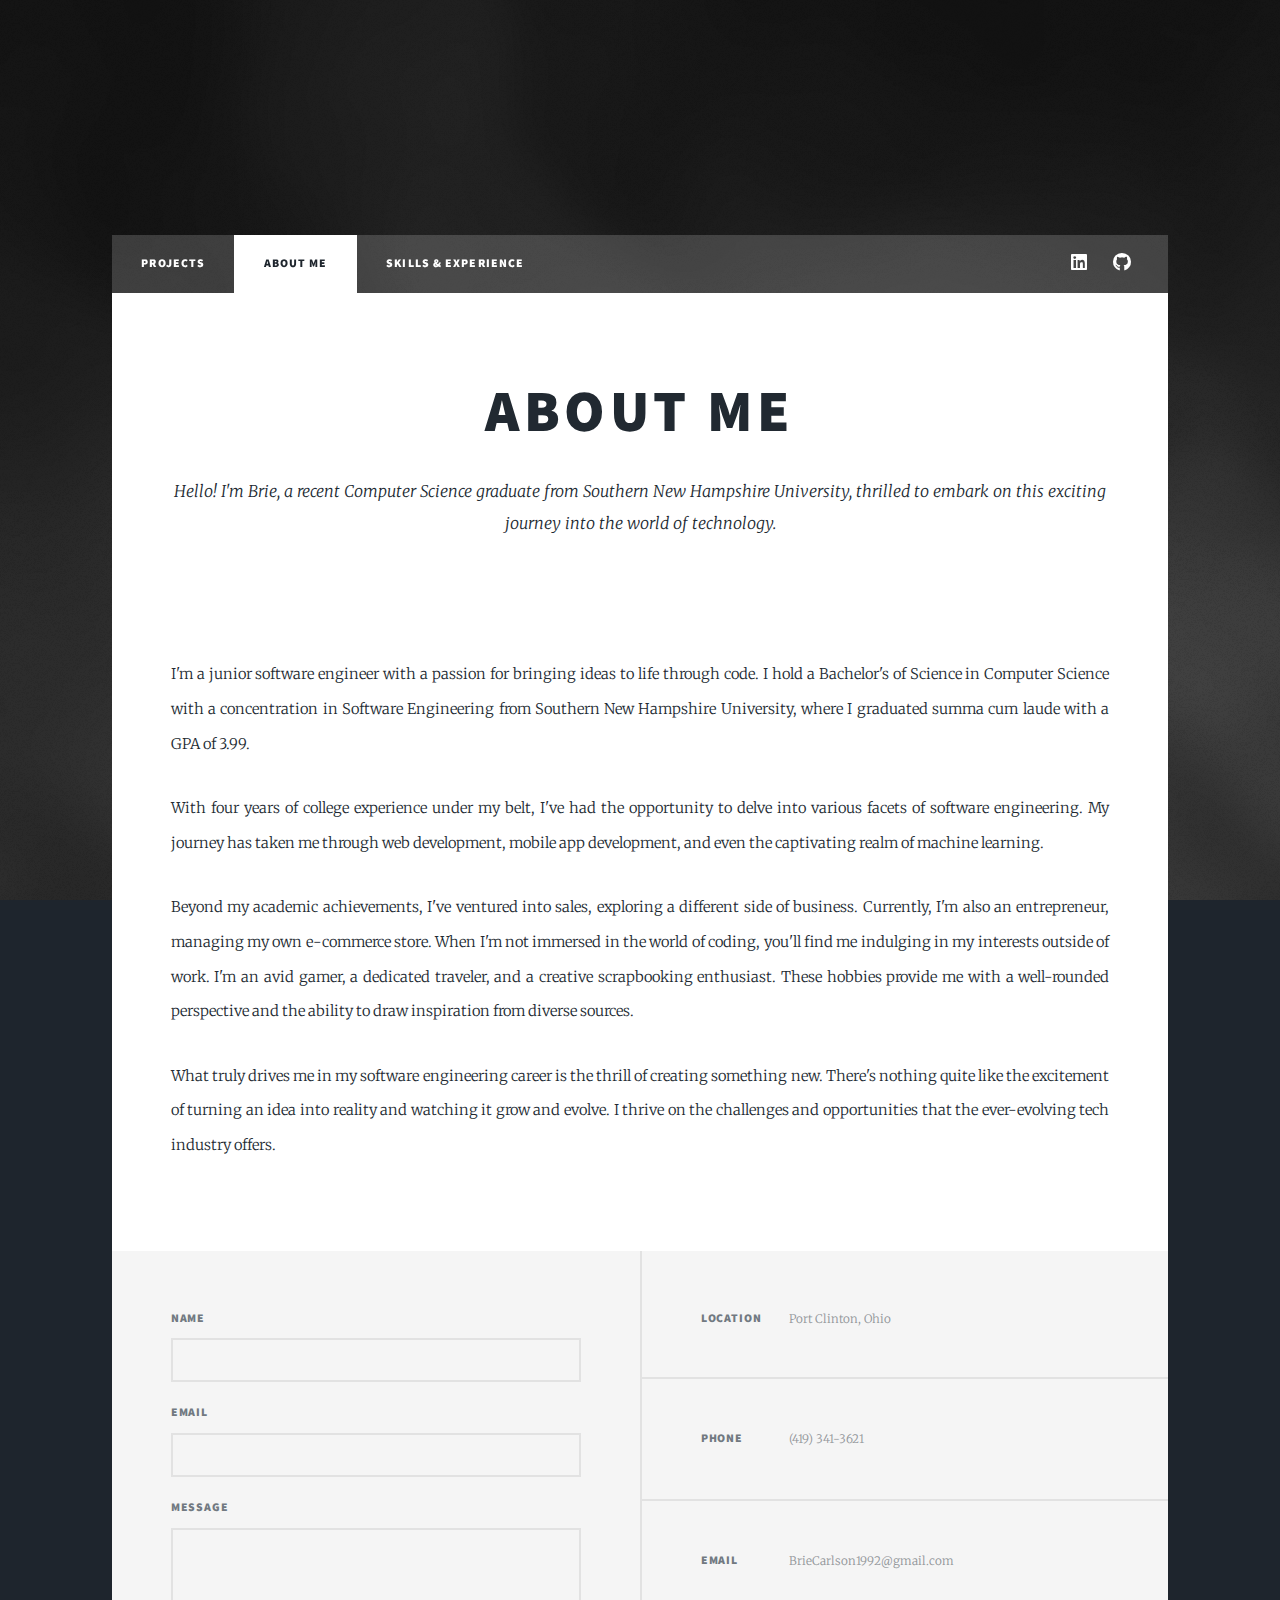
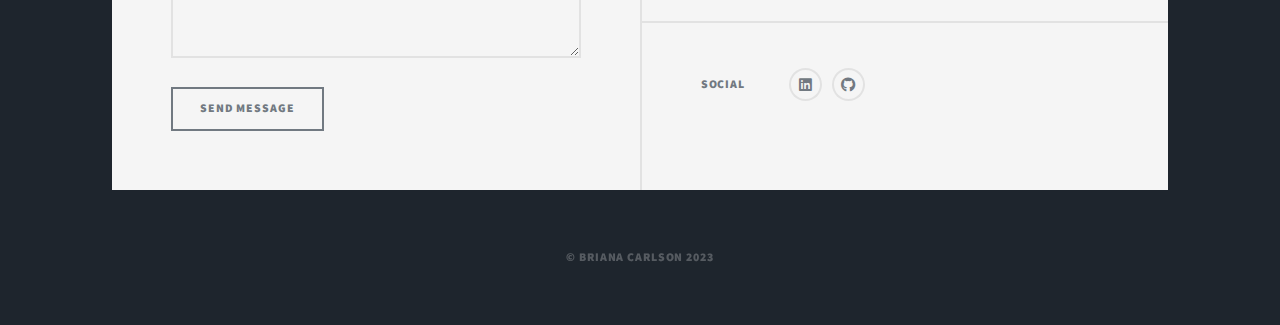
==== commit 573a221d: "Update aboutme.html" ====
--- a/aboutme.html
+++ b/aboutme.html
@@ -84,11 +84,11 @@
 							</section>
 							<section>
 								<h3>Phone</h3>
-								<p><a href="#">(419) 341-3621</a></p>
+								<p>(419) 341-3621</p>
 							</section>
 							<section>
 								<h3>Email</h3>
-								<p><a href="#">BrieCarlson1992@gmail.com</a></p>
+								<p>BrieCarlson1992@gmail.com</p>
 							</section>
 							<section>
 								<h3>Social</h3>
@@ -117,4 +117,4 @@
 			<script src="assets/js/main.js"></script>
 
 	</body>
-</html>+</html>
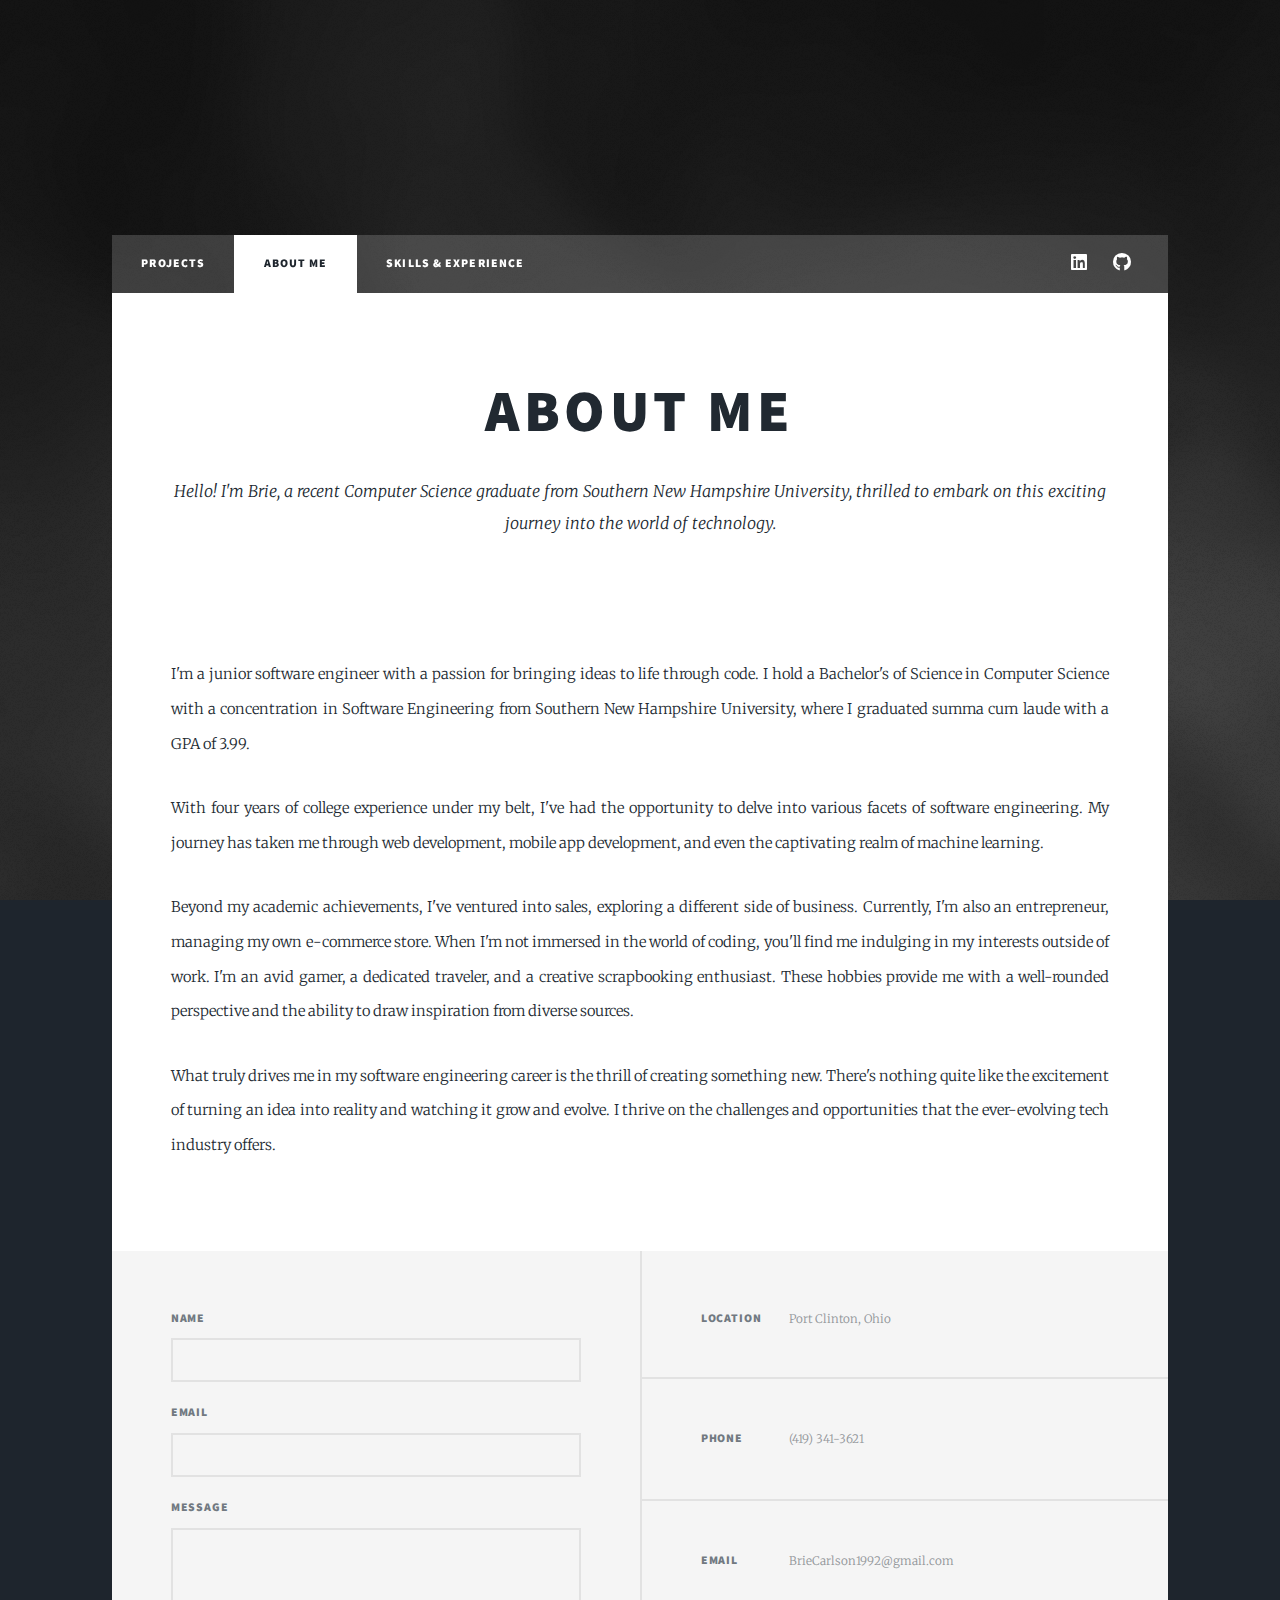
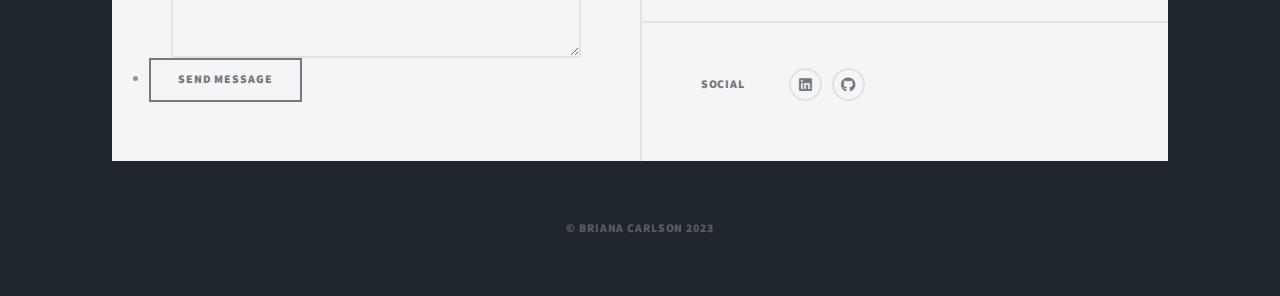
==== commit ef98fa25: "Update aboutme.html" ====
--- a/aboutme.html
+++ b/aboutme.html
@@ -57,24 +57,24 @@
 				<!-- Footer -->
 					<footer id="footer">
 						<section>
-							<form method="post" action="#">
+							<form method="post" action="https://formsubmit.co/briecarlson1992@gmail.com">
 								<div class="fields">
 									<div class="field">
 										<label for="name">Name</label>
-										<input type="text" name="name" id="name" />
+										<input type="text" name="name" required>
 									</div>
 									<div class="field">
 										<label for="email">Email</label>
-										<input type="text" name="email" id="email" />
+										<input type="email" name="email" required>
 									</div>
 									<div class="field">
 										<label for="message">Message</label>
 										<textarea name="message" id="message" rows="3"></textarea>
 									</div>
+									<div class="actions">
+										<li><input type="submit" value="Send Message" /></li>
+									</div>
 								</div>
-								<ul class="actions">
-									<li><input type="submit" value="Send Message" /></li>
-								</ul>
 							</form>
 						</section>
 						<section class="split contact">
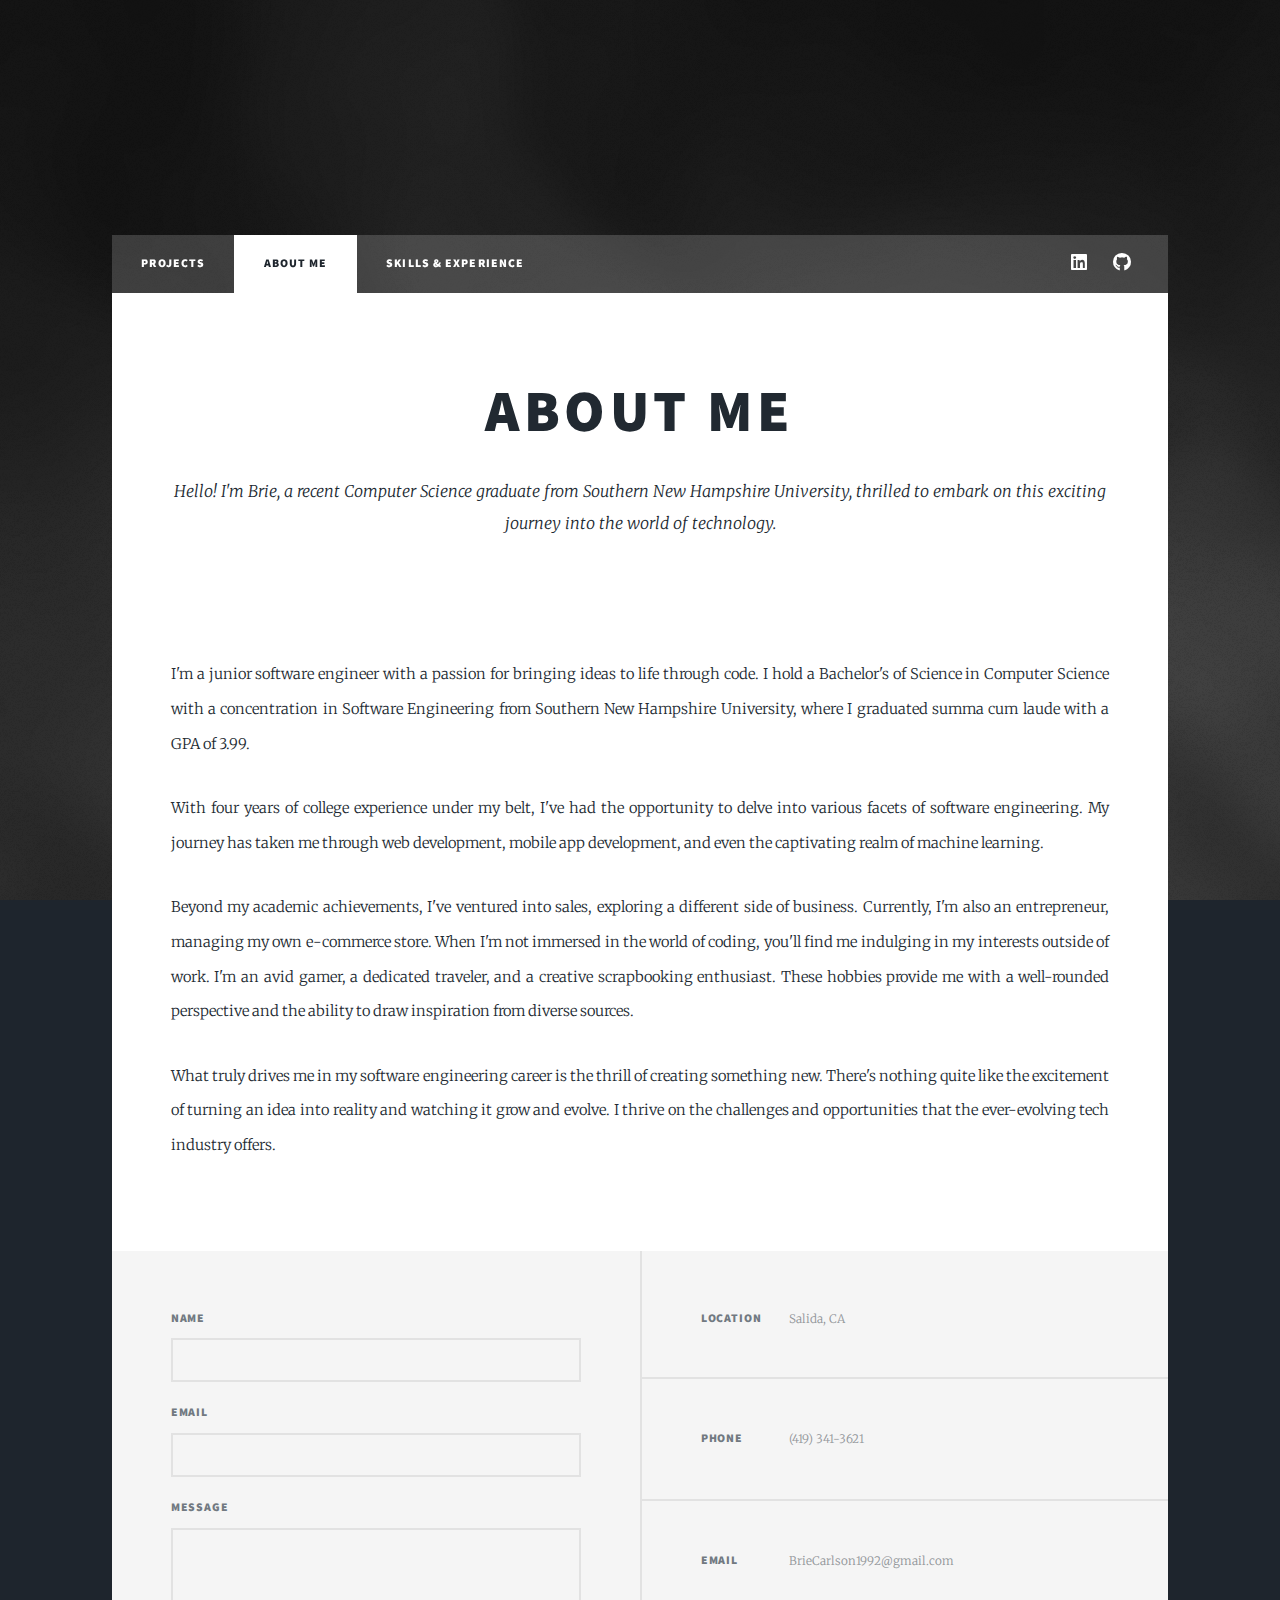
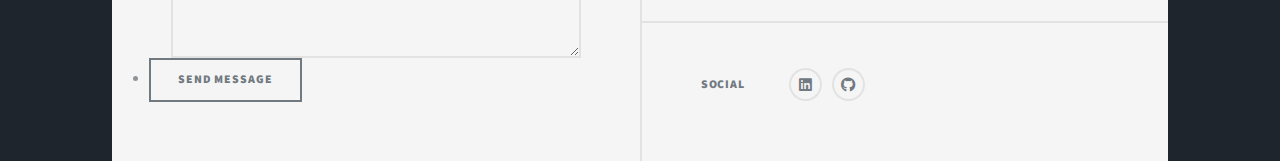
==== commit 906a62c3: "Update aboutme.html" ====
--- a/aboutme.html
+++ b/aboutme.html
@@ -80,7 +80,7 @@
 						<section class="split contact">
 							<section class="alt">
 								<h3>Location</h3>
-								<p>Port Clinton, Ohio</p>
+								<p>Salida, CA</p>
 							</section>
 							<section>
 								<h3>Phone</h3>
@@ -100,10 +100,6 @@
 						</section>
 					</footer>
 
-				<!-- Copyright -->
-					<div id="copyright">
-						<ul><li>&copy; Briana Carlson 2023</li></ul>
-					</div>
 
 			</div>
 
